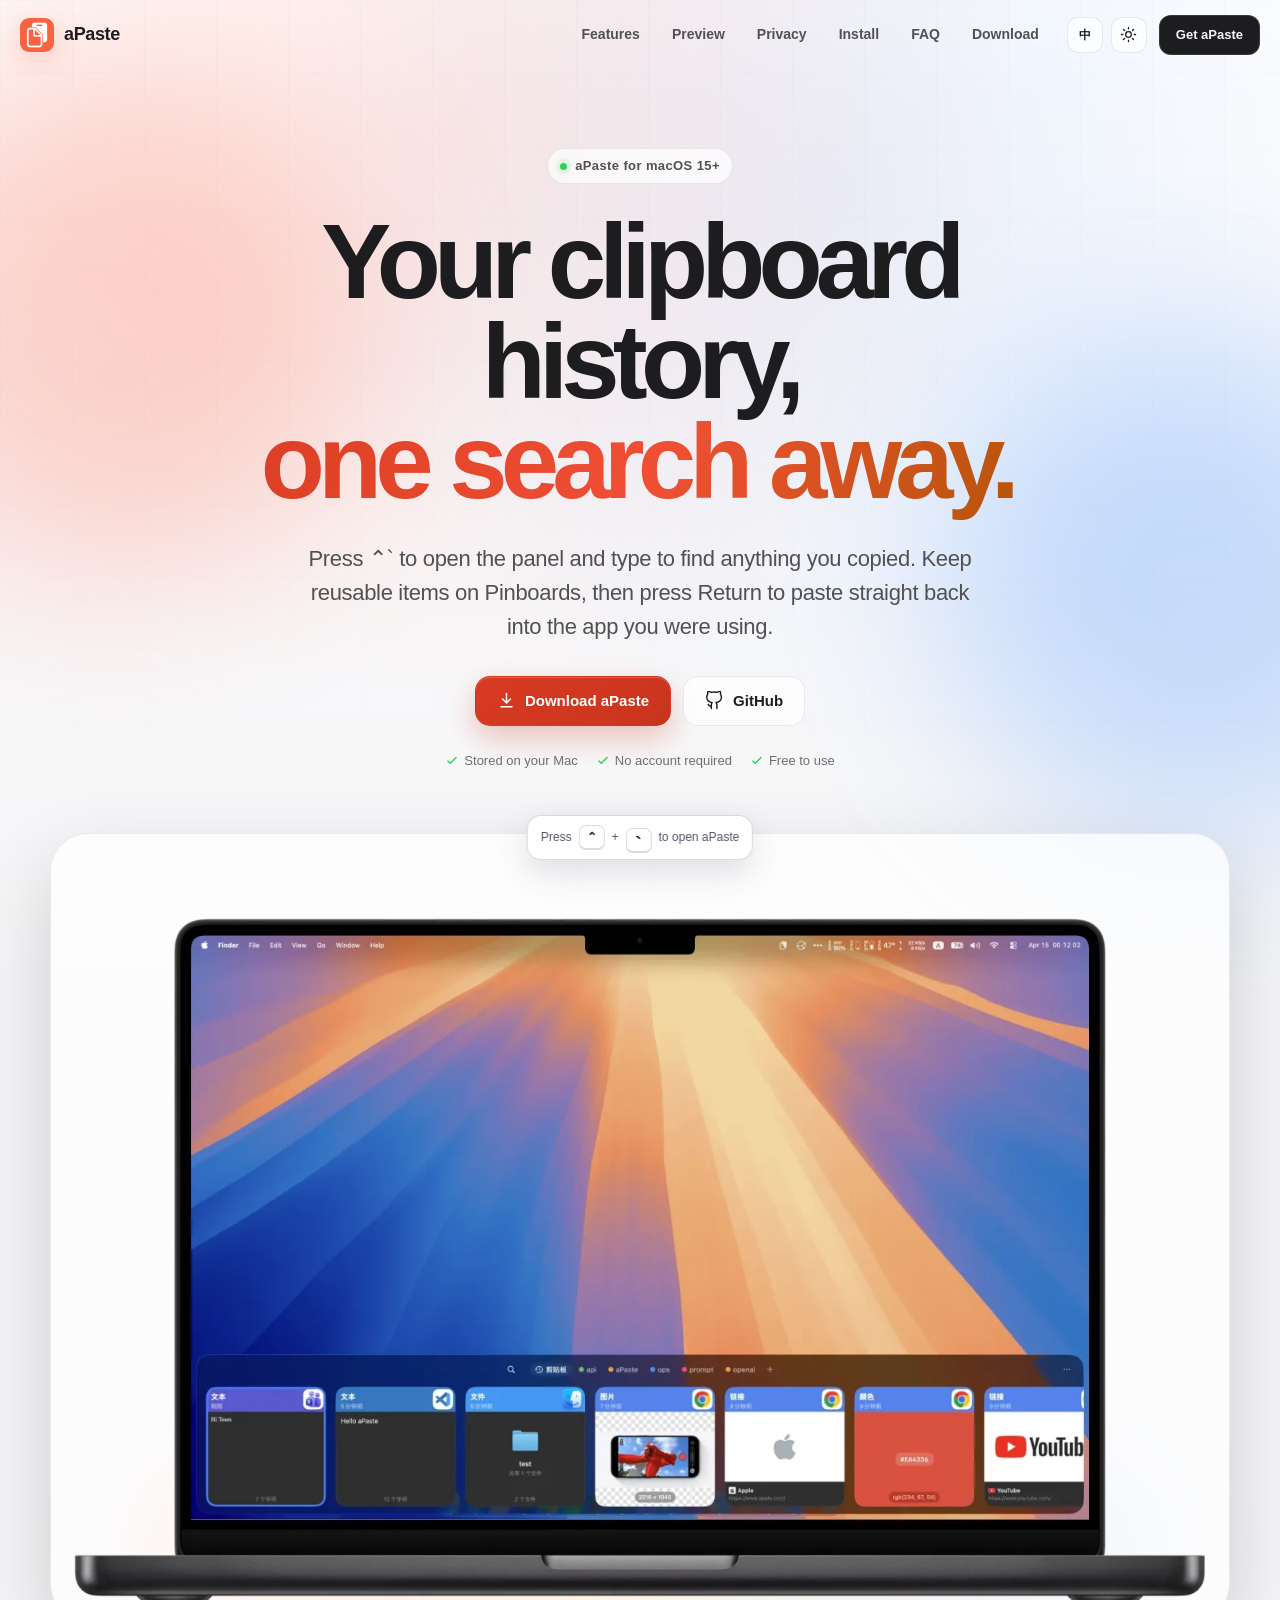
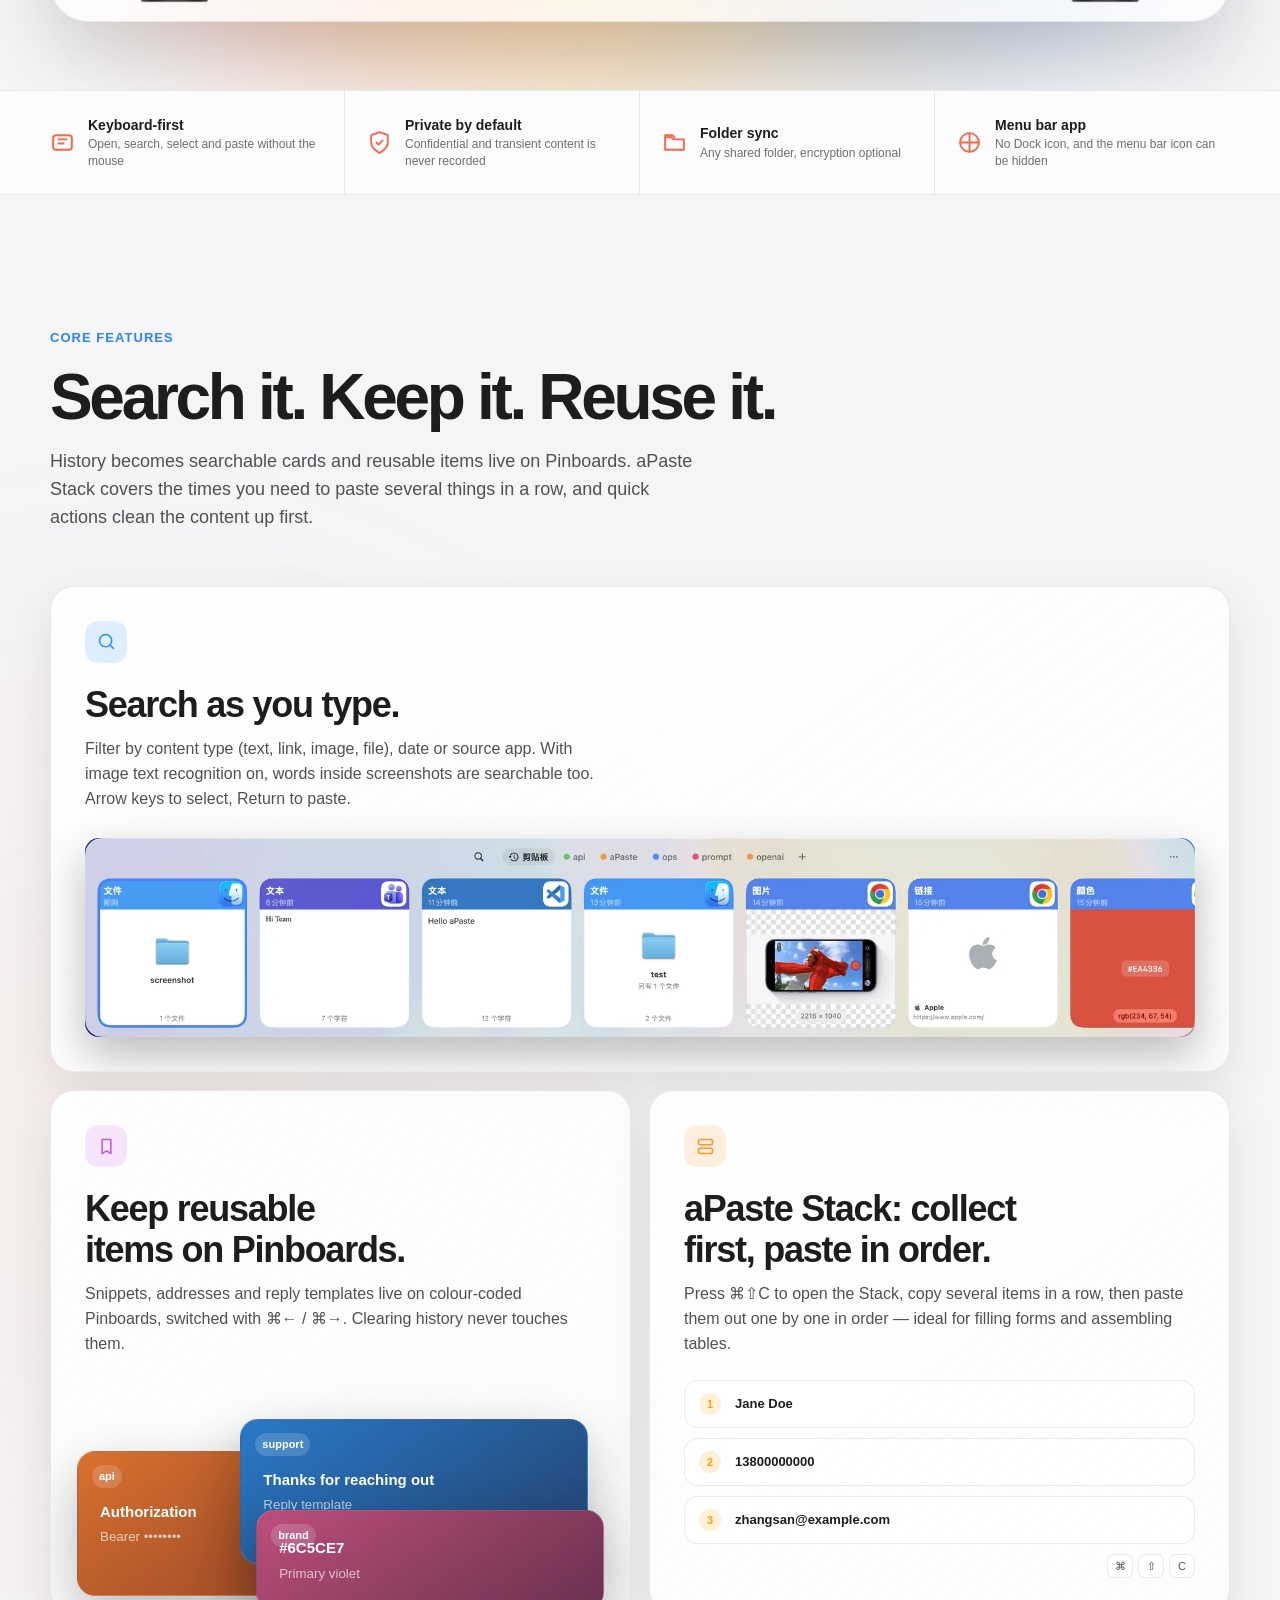
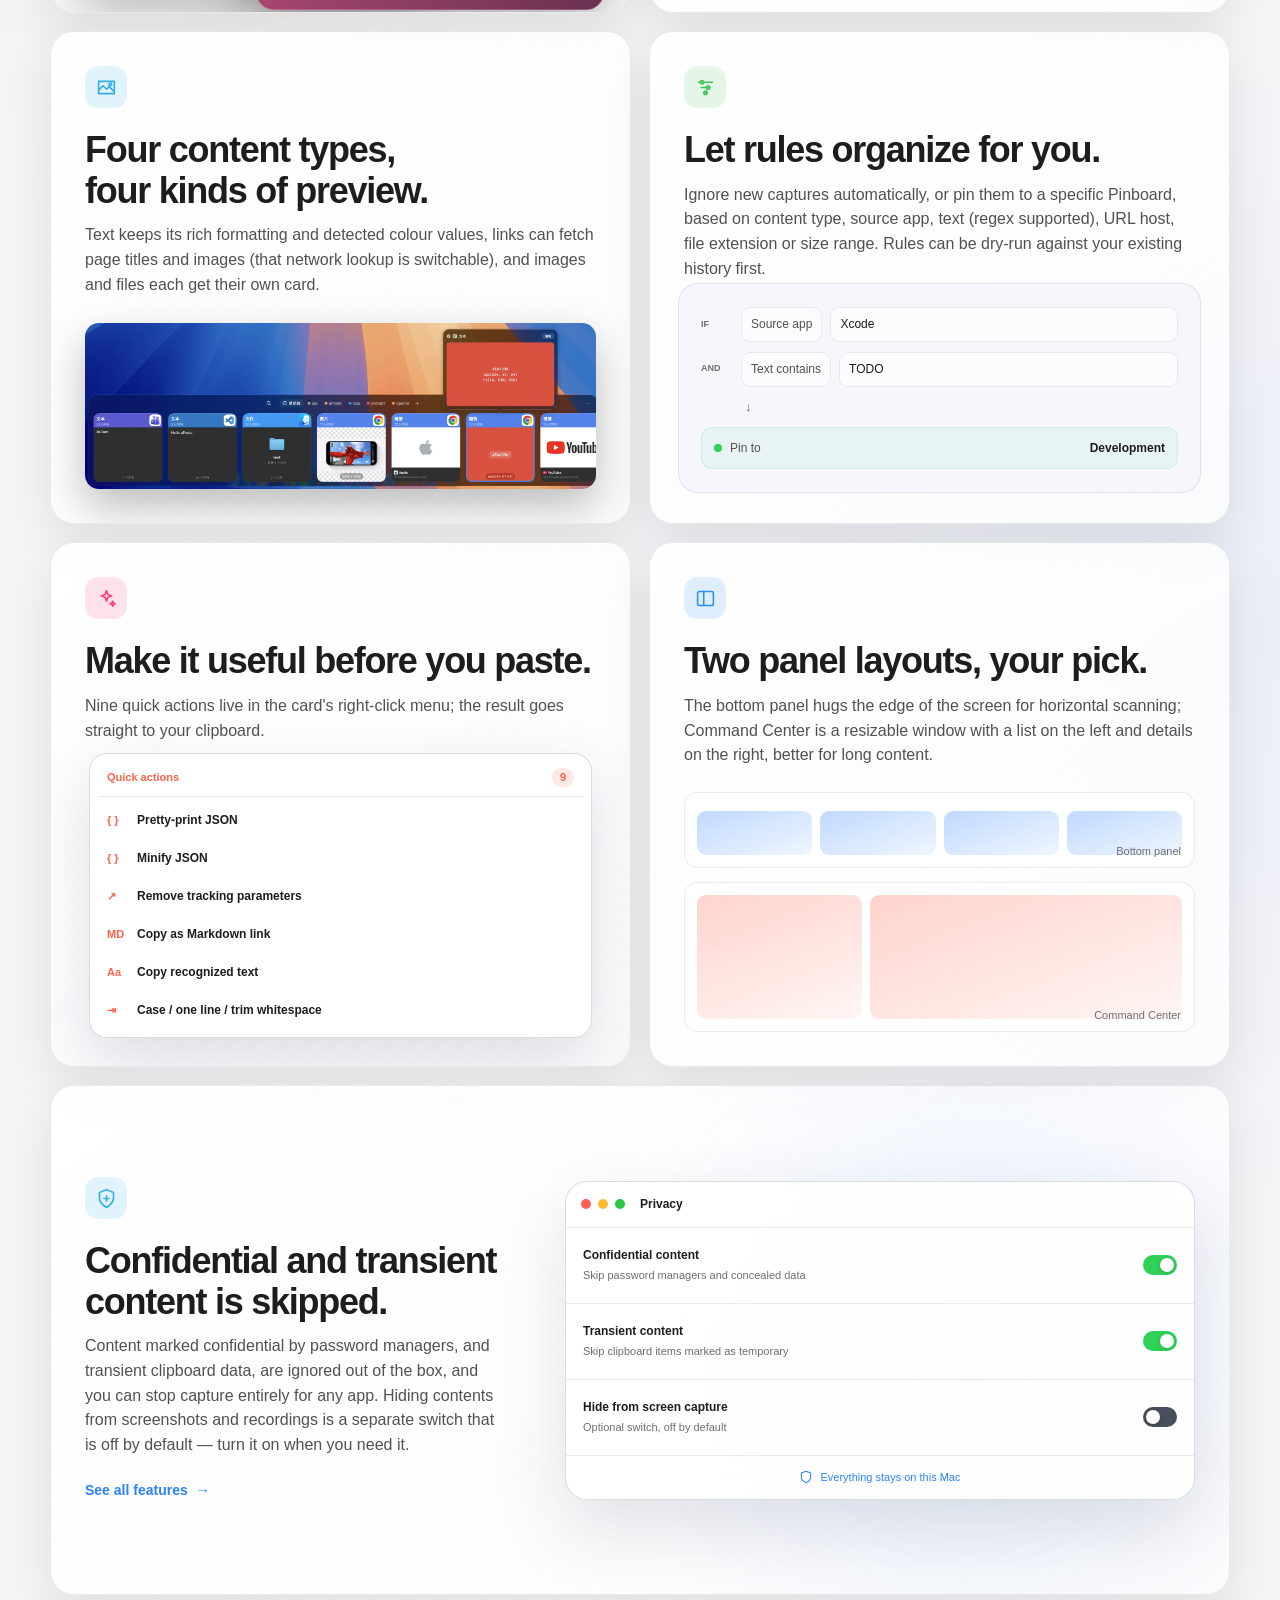
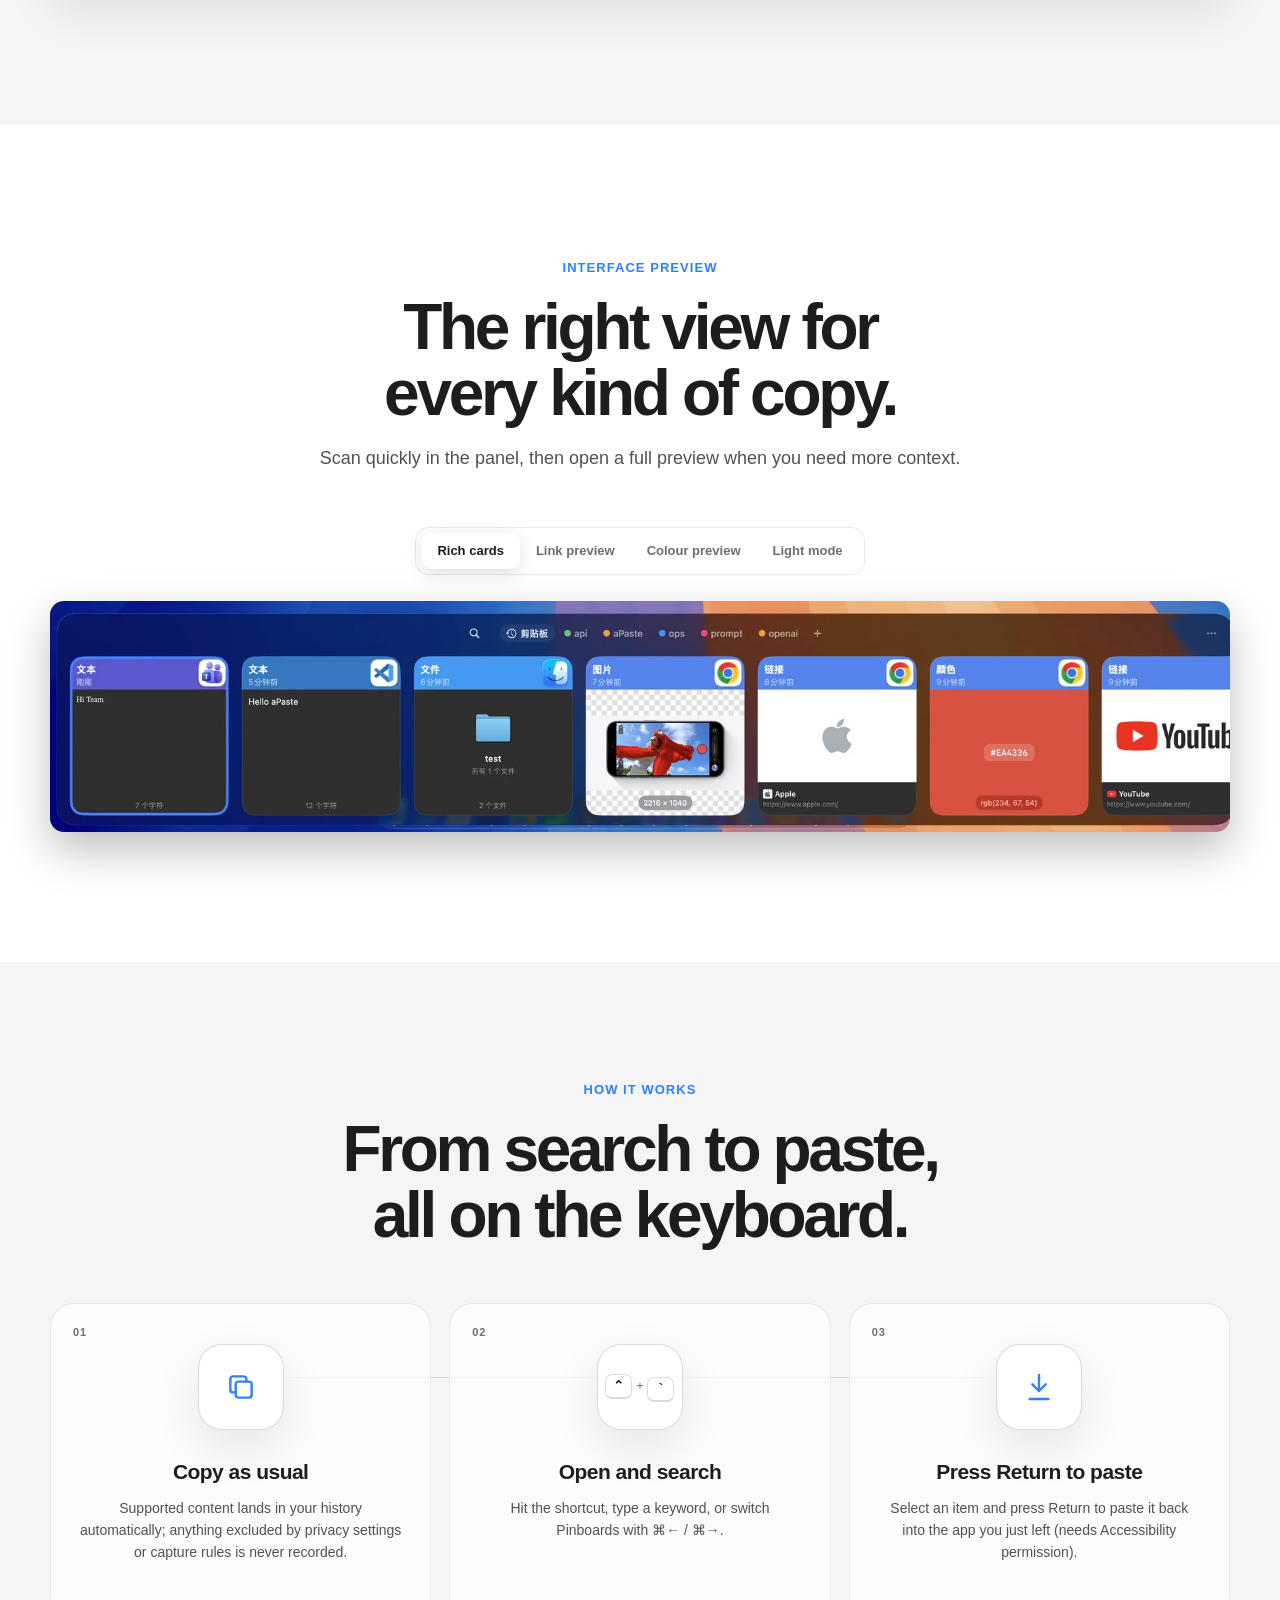
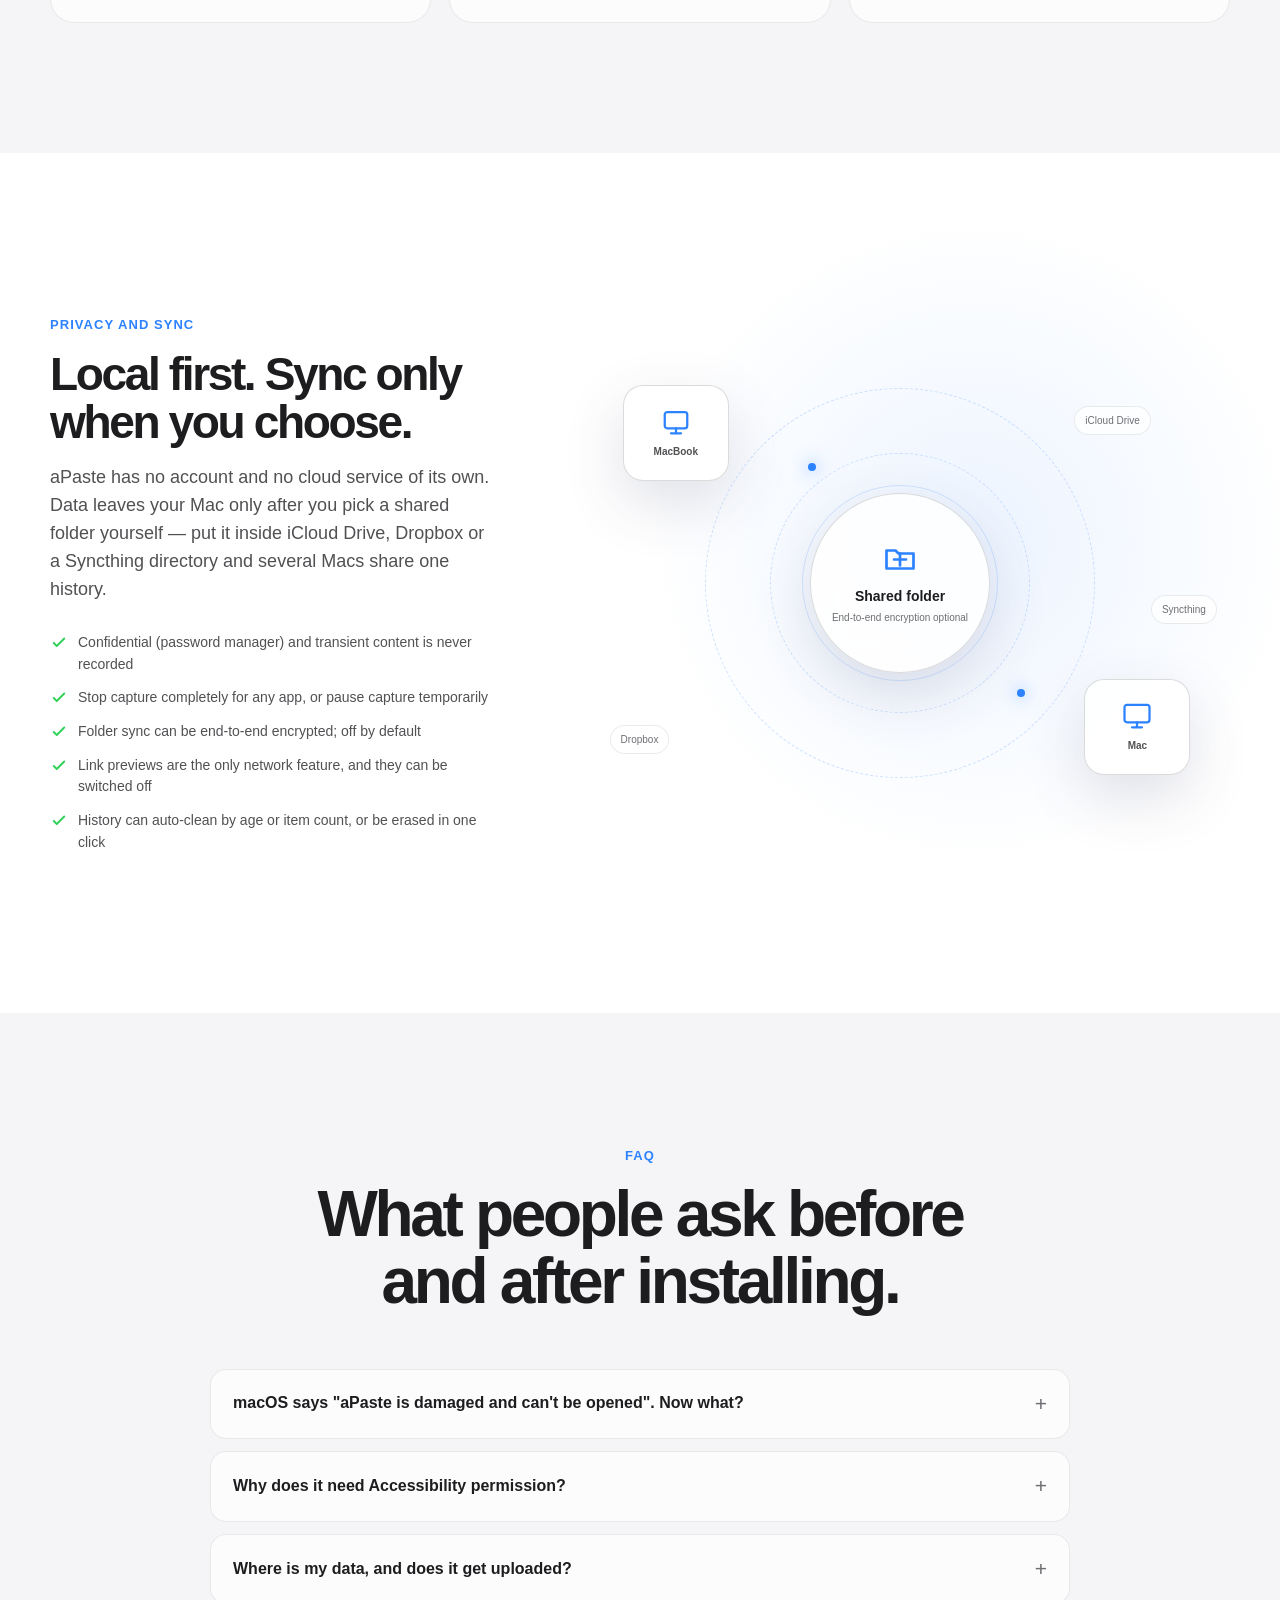
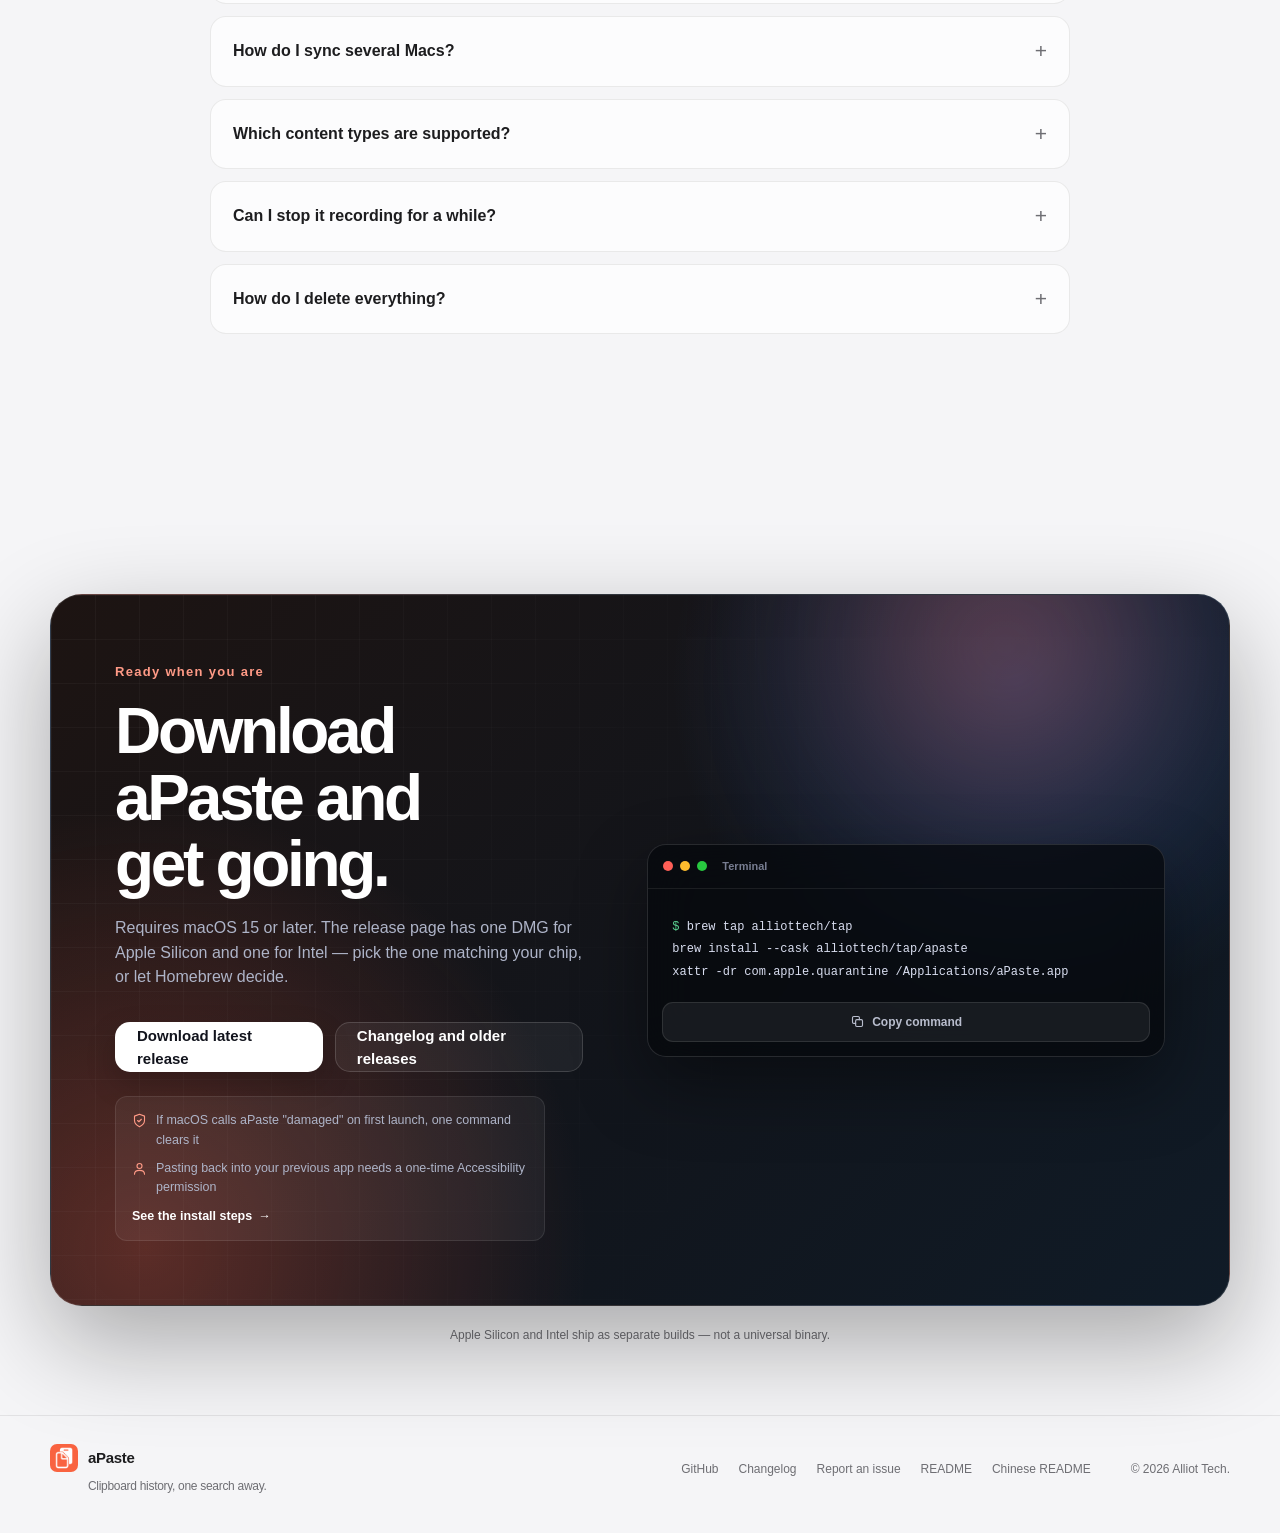
==== en/index.html @ a12c3da6 "feat: new page" ====
<!doctype html>
<html lang="en">
<head>
  <meta charset="utf-8">
  <meta name="viewport" content="width=device-width, initial-scale=1">
  <meta name="description" content="aPaste is a keyboard-first clipboard manager for macOS: search your clipboard history, keep reusable items on Pinboards, and skip confidential content by default.">
  <meta name="author" content="Alliot Tech">
  <meta name="application-name" content="aPaste">
  <meta name="theme-color" id="meta-theme-light" content="#f5f5f7" media="(prefers-color-scheme: light)">
  <meta name="theme-color" id="meta-theme-dark" content="#0b0b0d" media="(prefers-color-scheme: dark)">
  <meta name="format-detection" content="telephone=no">
  <link rel="canonical" href="https://apaste.alliot.tech/en/">
  <link rel="alternate" hreflang="zh-CN" href="https://apaste.alliot.tech/">
  <link rel="alternate" hreflang="en" href="https://apaste.alliot.tech/en/">
  <link rel="alternate" hreflang="x-default" href="https://apaste.alliot.tech/">
  <link rel="apple-touch-icon" href="../apple-touch-icon.png">
  <meta property="og:type" content="website">
  <meta property="og:site_name" content="aPaste">
  <meta property="og:url" content="https://apaste.alliot.tech/en/">
  <meta property="og:locale" content="en_US">
  <meta property="og:locale:alternate" content="zh_CN">
  <meta property="og:title" content="aPaste — Clipboard history, one search away">
  <meta property="og:description" content="aPaste is a keyboard-first clipboard manager for macOS: search your clipboard history, keep reusable items on Pinboards, and skip confidential content by default.">
  <meta property="og:image" content="https://apaste.alliot.tech/og-image.jpg">
  <meta property="og:image:alt" content="aPaste clipboard manager running on a MacBook">
  <meta property="og:image:width" content="1200">
  <meta property="og:image:height" content="630">
  <meta property="og:image:type" content="image/jpeg">
  <meta name="twitter:card" content="summary_large_image">
  <meta name="twitter:title" content="aPaste — Clipboard history, one search away">
  <meta name="twitter:description" content="aPaste is a keyboard-first clipboard manager for macOS: search your clipboard history, keep reusable items on Pinboards, and skip confidential content by default.">
  <meta name="twitter:image" content="https://apaste.alliot.tech/og-image.jpg">
  <meta name="twitter:image:alt" content="aPaste clipboard manager running on a MacBook">
  <title>aPaste — Clipboard history, one search away</title>
  <link rel="icon" href="../favicon.ico" sizes="any">
  <link rel="icon" href="../icon-32.png" type="image/png" sizes="32x32">
  <link rel="preload" href="../assets/hero-dark.webp" as="image" imagesrcset="../assets/hero-960.webp 960w, ../assets/hero-1440.webp 1440w, ../assets/hero-dark.webp 1920w" imagesizes="(max-width: 980px) calc(100vw - 40px), 1180px" fetchpriority="high">
  <link rel="stylesheet" href="../styles.css?v=20260907-2">
  <script type="application/ld+json">
    {
      "@context": "https://schema.org",
      "@graph": [
        {
          "@type": "WebSite",
          "@id": "https://apaste.alliot.tech/#website",
          "url": "https://apaste.alliot.tech/en/",
          "name": "aPaste",
          "description": "aPaste is a keyboard-first clipboard manager for macOS: search your clipboard history, keep reusable items on Pinboards, and skip confidential content by default.",
          "inLanguage": "en",
          "publisher": { "@id": "https://apaste.alliot.tech/#organization" }
        },
        {
          "@type": "Organization",
          "@id": "https://apaste.alliot.tech/#organization",
          "name": "Alliot Tech",
          "url": "https://github.com/AlliotTech",
          "sameAs": ["https://github.com/AlliotTech"]
        },
        {
          "@type": "SoftwareApplication",
      "name": "aPaste",
      "alternateName": "aPaste clipboard manager",
      "applicationCategory": "UtilitiesApplication",
      "applicationSubCategory": "Clipboard manager",
      "operatingSystem": "macOS 15 or later",
      "inLanguage": "en",
      "description": "aPaste is a keyboard-first clipboard manager for macOS: search your clipboard history, keep reusable items on Pinboards, and skip confidential content by default.",
      "image": "https://apaste.alliot.tech/og-image.jpg",
      "screenshot": "https://apaste.alliot.tech/assets/hero-dark.webp",
      "url": "https://apaste.alliot.tech/",
      "downloadUrl": "https://github.com/AlliotTech/aPaste/releases/latest",
      "codeRepository": "https://github.com/AlliotTech/aPaste",
      "sameAs": ["https://github.com/AlliotTech/aPaste"],
      "author": {
        "@type": "Organization",
        "name": "Alliot Tech",
        "url": "https://github.com/AlliotTech"
      },
      "offers": {
        "@type": "Offer",
        "price": "0",
        "priceCurrency": "USD"
      },
      "featureList": [
        "Searchable clipboard history for text, links, images, and files",
        "Pinboards for reusable clipboard content",
        "aPaste Stack for collecting and pasting items in order",
        "Rich previews for text, colors, links, images, and files",
        "Capture rules that ignore or pin new content automatically",
        "Nine quick actions for transforming content before pasting",
        "Confidential and transient content skipped by default",
        "Optional folder sync with end-to-end encryption"
      ]
        }
      ]
    }
  </script>
  <script>
    (function () {
      var stored = null;
      try { stored = localStorage.getItem("apaste-theme"); } catch (error) { stored = null; }
      document.documentElement.dataset.theme = stored ||
        (matchMedia("(prefers-color-scheme: light)").matches ? "light" : "dark");
      document.documentElement.classList.add("js");
    })();
  </script>
  <script src="../script.js?v=20260907-1" defer></script>
</head>
<body>
  <a class="skip-link" href="#main" data-i18n="skipLink">Skip to main content</a>

  <header class="site-header" id="site-header">
    <div class="nav-shell">
      <a class="brand" href="#top">
        <span class="brand-mark" aria-hidden="true">
          <img src="../assets/apaste-logo.png" alt="" width="34" height="34">
        </span>
        <span>aPaste</span>
      </a>

      <nav class="main-nav" id="main-nav" aria-label="Main navigation" data-i18n-aria="navMainLabel">
        <a href="features.html" data-i18n="navFeatures">Features</a>
        <a href="#showcase" data-i18n="navShowcase">Preview</a>
        <a href="#privacy" data-i18n="navPrivacy">Privacy</a>
        <a href="install.html" data-i18n="navInstall">Install</a>
        <a href="#faq" data-i18n="navFaq">FAQ</a>
        <a href="#download" data-i18n="navDownload">Download</a>
      </nav>

      <div class="nav-actions">
        <a class="icon-button language-toggle" id="language-toggle" href="../" hreflang="zh-CN" aria-label="切换为中文">中</a>
        <button class="icon-button theme-toggle" id="theme-toggle" type="button" aria-label="Toggle appearance">
          <svg class="sun-icon" viewBox="0 0 24 24" aria-hidden="true"><circle cx="12" cy="12" r="4"/><path d="M12 2v2M12 20v2M4.93 4.93l1.42 1.42M17.66 17.66l1.41 1.41M2 12h2M20 12h2M4.93 19.07l1.42-1.42M17.66 6.34l1.41-1.41"/></svg>
          <svg class="moon-icon" viewBox="0 0 24 24" aria-hidden="true"><path d="M21 12.79A9 9 0 1 1 11.21 3 7 7 0 0 0 21 12.79Z"/></svg>
        </button>
        <a class="nav-download" href="https://github.com/AlliotTech/aPaste/releases/latest" data-i18n="navGet">Get aPaste</a>
        <button class="icon-button nav-toggle" id="nav-toggle" type="button" aria-expanded="false" aria-controls="mobile-nav" aria-label="Open menu">
          <svg class="menu-open-icon" viewBox="0 0 24 24" aria-hidden="true"><path d="M4 7h16M4 12h16M4 17h16"/></svg>
          <svg class="menu-close-icon" viewBox="0 0 24 24" aria-hidden="true"><path d="M6 6l12 12M18 6 6 18"/></svg>
        </button>
      </div>
    </div>

    <div class="mobile-nav" id="mobile-nav" hidden>
      <nav aria-label="Mobile navigation" data-i18n-aria="navMobileLabel">
        <a href="features.html" data-i18n="navFeatures">Features</a>
        <a href="#showcase" data-i18n="navShowcase">Preview</a>
        <a href="#privacy" data-i18n="navPrivacy">Privacy</a>
        <a href="install.html" data-i18n="navInstall">Install</a>
        <a href="#faq" data-i18n="navFaq">FAQ</a>
        <a href="#download" data-i18n="navDownload">Download</a>
      </nav>
      <a class="button button-primary mobile-nav-cta" href="https://github.com/AlliotTech/aPaste/releases/latest">
        <span data-i18n="downloadLatest">Download aPaste</span>
      </a>
    </div>
  </header>

  <main id="main">
    <section class="hero" id="top">
      <div class="hero-orb hero-orb-one" aria-hidden="true"></div>
      <div class="hero-orb hero-orb-two" aria-hidden="true"></div>
      <div class="hero-grid" aria-hidden="true"></div>

      <div class="container hero-content reveal">
        <div class="eyebrow">
          <span class="status-dot" aria-hidden="true"></span>
          <span data-i18n="heroEyebrow">aPaste for macOS 15+</span>
        </div>
        <h1>
          <span data-i18n="heroTitleLead">Your clipboard history,</span>
          <span class="gradient-text" data-i18n="heroTitleAccent">one search away.</span>
        </h1>
        <p class="hero-copy" data-i18n="heroCopy">Press ⌃` to open the panel and type to find anything you copied. Keep reusable items on Pinboards, then press Return to paste straight back into the app you were using.</p>

        <div class="hero-actions">
          <a class="button button-primary" href="https://github.com/AlliotTech/aPaste/releases/latest">
            <svg viewBox="0 0 24 24" aria-hidden="true"><path d="M12 3v12m0 0 5-5m-5 5-5-5M5 20h14"/></svg>
            <span data-i18n="downloadLatest">Download aPaste</span>
          </a>
          <a class="button button-secondary" href="https://github.com/AlliotTech/aPaste" target="_blank" rel="noreferrer">
            <svg viewBox="0 0 24 24" aria-hidden="true"><path d="M15 22v-4a4.8 4.8 0 0 0-1-3.5c3.3-.4 6.8-1.6 6.8-7A5.4 5.4 0 0 0 19.4 4 5 5 0 0 0 19.3.5S18.2.1 15 1.8a13.4 13.4 0 0 0-7 0C4.8.1 3.7.5 3.7.5A5 5 0 0 0 3.6 4a5.4 5.4 0 0 0-1.4 3.7c0 5.4 3.5 6.6 6.8 7A4.8 4.8 0 0 0 8 18v4"/><path d="M8 19c-3 .9-3-1.5-4-2"/></svg>
            <span>GitHub</span>
          </a>
        </div>

        <div class="hero-meta">
          <span><svg viewBox="0 0 24 24" aria-hidden="true"><path d="m5 12 4 4L19 6"/></svg><span data-i18n="heroMetaLocal">Stored on your Mac</span></span>
          <span><svg viewBox="0 0 24 24" aria-hidden="true"><path d="m5 12 4 4L19 6"/></svg><span data-i18n="heroMetaAccount">No account required</span></span>
          <span><svg viewBox="0 0 24 24" aria-hidden="true"><path d="m5 12 4 4L19 6"/></svg><span data-i18n="heroMetaFree">Free to use</span></span>
        </div>
      </div>

      <div class="container hero-visual reveal reveal-late">
        <div class="hero-shortcut">
          <span data-i18n="openWith">Press</span>
          <kbd>⌃</kbd><span aria-hidden="true">+</span><kbd class="kbd-tick" data-i18n-title="backtickName" title="Backtick (the key below Esc)">`</kbd>
          <span data-i18n="openInstantly">to open aPaste</span>
        </div>
        <div class="product-stage">
          <div class="stage-glow" aria-hidden="true"></div>
          <img src="../assets/hero-dark.webp" srcset="../assets/hero-960.webp 960w, ../assets/hero-1440.webp 1440w, ../assets/hero-dark.webp 1920w" sizes="(max-width: 980px) calc(100vw - 40px), 1180px" width="1920" height="1264" alt="aPaste clipboard manager running on a MacBook" fetchpriority="high" decoding="async">
        </div>
      </div>
    </section>

    <section class="trust-strip" aria-label="aPaste features">
      <div class="container trust-grid reveal">
        <div class="trust-item">
          <svg viewBox="0 0 24 24" aria-hidden="true"><rect x="3" y="5" width="18" height="14" rx="3"/><path d="M8 9h8M8 13h5"/></svg>
          <div><strong data-i18n="trustKeyboardTitle">Keyboard-first</strong><span data-i18n="trustKeyboardCopy">Open, search, select and paste without the mouse</span></div>
        </div>
        <div class="trust-item">
          <svg viewBox="0 0 24 24" aria-hidden="true"><path d="M12 22s8-4 8-10V5l-8-3-8 3v7c0 6 8 10 8 10Z"/><path d="m9 12 2 2 4-4"/></svg>
          <div><strong data-i18n="trustPrivacyTitle">Private by default</strong><span data-i18n="trustPrivacyCopy">Confidential and transient content is never recorded</span></div>
        </div>
        <div class="trust-item">
          <svg viewBox="0 0 24 24" aria-hidden="true"><path d="M3 7h6l2 2h10v10H3Z"/><path d="M3 7V5h7l2 2"/></svg>
          <div><strong data-i18n="trustSyncTitle">Folder sync</strong><span data-i18n="trustSyncCopy">Any shared folder, encryption optional</span></div>
        </div>
        <div class="trust-item">
          <svg viewBox="0 0 24 24" aria-hidden="true"><path d="M12 3v18M3 12h18"/><circle cx="12" cy="12" r="9"/></svg>
          <div><strong data-i18n="trustNativeTitle">Menu bar app</strong><span data-i18n="trustNativeCopy">No Dock icon, and the menu bar icon can be hidden</span></div>
        </div>
      </div>
    </section>

    <section class="section features-section" id="features">
      <div class="container">
        <div class="section-heading reveal">
          <span class="section-kicker" data-i18n="featuresKicker">Core features</span>
          <h2 data-i18n="featuresTitle">Search it. Keep it. Reuse it.</h2>
          <p data-i18n="featuresCopy">History becomes searchable cards and reusable items live on Pinboards. aPaste Stack covers the times you need to paste several things in a row, and quick actions clean the content up first.</p>
        </div>

        <div class="bento-grid">
          <article class="bento-card bento-wide search-card reveal">
            <div class="card-copy">
              <span class="feature-icon feature-icon-blue" aria-hidden="true"><svg viewBox="0 0 24 24"><circle cx="11" cy="11" r="7"/><path d="m20 20-4-4"/></svg></span>
              <h3 data-i18n="featureSearchTitle">Search as you type.</h3>
              <p data-i18n="featureSearchCopy">Filter by content type (text, link, image, file), date or source app. With image text recognition on, words inside screenshots are searchable too. Arrow keys to select, Return to paste.</p>
            </div>
            <div class="panel-visual" aria-hidden="true">
              <img id="panel-image" src="../assets/panel-cards-dark.webp" data-src-dark="../assets/panel-cards-dark.webp" data-src-light="../assets/panel-cards-light.webp" width="1800" height="324" alt="" loading="lazy" decoding="async">
            </div>
          </article>

          <article class="bento-card pinboard-card reveal">
            <div class="card-copy">
              <span class="feature-icon feature-icon-violet" aria-hidden="true"><svg viewBox="0 0 24 24"><path d="M7 4h10v16l-5-3-5 3Z"/></svg></span>
              <h3 data-i18n="featurePinTitle">Keep reusable items on Pinboards.</h3>
              <p data-i18n="featurePinCopy">Snippets, addresses and reply templates live on colour-coded Pinboards, switched with ⌘← / ⌘→. Clearing history never touches them.</p>
            </div>
            <div class="pinboard-stack" aria-hidden="true">
              <div class="pin-card pin-orange"><span data-i18n="pinTagApi">api</span><strong>Authorization</strong><small data-i18n="pinNoteToken">Bearer ••••••••</small></div>
              <div class="pin-card pin-blue"><span data-i18n="pinTagSupport">support</span><strong data-i18n="pinTitleReply">Thanks for reaching out</strong><small data-i18n="pinNoteTemplate">Reply template</small></div>
              <div class="pin-card pin-pink"><span data-i18n="pinTagBrand">brand</span><strong>#6C5CE7</strong><small data-i18n="pinNoteColor">Primary violet</small></div>
            </div>
          </article>

          <article class="bento-card stack-card reveal">
            <div class="card-copy">
              <span class="feature-icon feature-icon-orange" aria-hidden="true"><svg viewBox="0 0 24 24"><rect x="4" y="4" width="16" height="6" rx="2"/><rect x="4" y="14" width="16" height="6" rx="2"/></svg></span>
              <h3 data-i18n="featureStackTitle">aPaste Stack: collect first, paste in order.</h3>
              <p data-i18n="featureStackCopy">Press ⌘⇧C to open the Stack, copy several items in a row, then paste them out one by one in order — ideal for filling forms and assembling tables.</p>
            </div>
            <div class="stack-visual" aria-hidden="true">
              <div class="stack-chip"><em>1</em><strong data-i18n="stackItemName">Jane Doe</strong></div>
              <div class="stack-chip"><em>2</em><strong>13800000000</strong></div>
              <div class="stack-chip"><em>3</em><strong>zhangsan@example.com</strong></div>
              <div class="stack-hint"><kbd>⌘</kbd><kbd>⇧</kbd><kbd>C</kbd></div>
            </div>
          </article>

          <article class="bento-card preview-card reveal">
            <div class="card-copy">
              <span class="feature-icon feature-icon-cyan" aria-hidden="true"><svg viewBox="0 0 24 24"><path d="M3 5h18v14H3Z"/><path d="m3 15 5-5 4 4 3-3 6 6"/><circle cx="16.5" cy="8.5" r="1.5"/></svg></span>
              <h3 data-i18n="featurePreviewTitle">Four content types, four kinds of preview.</h3>
              <p data-i18n="featurePreviewCopy">Text keeps its rich formatting and detected colour values, links can fetch page titles and images (that network lookup is switchable), and images and files each get their own card.</p>
            </div>
            <div class="preview-window" aria-hidden="true">
              <img src="../assets/showcase-color-dark.webp" width="1800" height="585" alt="" loading="lazy" decoding="async">
            </div>
          </article>

          <article class="bento-card rules-card reveal">
            <div class="card-copy">
              <span class="feature-icon feature-icon-green" aria-hidden="true"><svg viewBox="0 0 24 24"><path d="M4 6h16M7 12h10M10 18h4"/><circle cx="8" cy="6" r="2"/><circle cx="15" cy="12" r="2"/><circle cx="12" cy="18" r="2"/></svg></span>
              <h3 data-i18n="featureRulesTitle">Let rules organize for you.</h3>
              <p data-i18n="featureRulesCopy">Ignore new captures automatically, or pin them to a specific Pinboard, based on content type, source app, text (regex supported), URL host, file extension or size range. Rules can be dry-run against your existing history first.</p>
            </div>
            <div class="rule-builder" aria-hidden="true">
              <div class="rule-row"><span class="rule-label">IF</span><span class="rule-chip" data-i18n="ruleChipApp">Source app</span><span class="rule-value">Xcode</span></div>
              <div class="rule-row"><span class="rule-label">AND</span><span class="rule-chip" data-i18n="ruleChipText">Text contains</span><span class="rule-value">TODO</span></div>
              <div class="rule-arrow" aria-hidden="true">↓</div>
              <div class="rule-result"><span class="rule-pin"></span><span data-i18n="ruleResultPin">Pin to</span><strong data-i18n="ruleResultBoard">Development</strong></div>
            </div>
          </article>

          <article class="bento-card actions-card reveal">
            <div class="card-copy">
              <span class="feature-icon feature-icon-pink" aria-hidden="true"><svg viewBox="0 0 24 24"><path d="m12 3 1.6 4.4L18 9l-4.4 1.6L12 15l-1.6-4.4L6 9l4.4-1.6Z"/><path d="m19 15 .8 2.2L22 18l-2.2.8L19 21l-.8-2.2L16 18l2.2-.8Z"/></svg></span>
              <h3 data-i18n="featureActionsTitle">Make it useful before you paste.</h3>
              <p data-i18n="featureActionsCopy">Nine quick actions live in the card's right-click menu; the result goes straight to your clipboard.</p>
            </div>
            <div class="action-menu" aria-hidden="true">
              <div class="action-menu-header"><span data-i18n="actionsMenuTitle">Quick actions</span><em>9</em></div>
              <div><span>{ }</span><strong data-i18n="actionPrettyJson">Pretty-print JSON</strong></div>
              <div><span>{ }</span><strong data-i18n="actionMinifyJson">Minify JSON</strong></div>
              <div><span>↗</span><strong data-i18n="actionTracking">Remove tracking parameters</strong></div>
              <div><span>MD</span><strong data-i18n="actionMarkdown">Copy as Markdown link</strong></div>
              <div><span>Aa</span><strong data-i18n="actionRecognized">Copy recognized text</strong></div>
              <div><span>⇥</span><strong data-i18n="actionTransform">Case / one line / trim whitespace</strong></div>
            </div>
          </article>

          <article class="bento-card layout-card reveal">
            <div class="card-copy">
              <span class="feature-icon feature-icon-blue" aria-hidden="true"><svg viewBox="0 0 24 24"><rect x="3" y="4" width="18" height="16" rx="2"/><path d="M10 4v16"/></svg></span>
              <h3 data-i18n="featureLayoutTitle">Two panel layouts, your pick.</h3>
              <p data-i18n="featureLayoutCopy">The bottom panel hugs the edge of the screen for horizontal scanning; Command Center is a resizable window with a list on the left and details on the right, better for long content.</p>
            </div>
            <div class="layout-visual" aria-hidden="true">
              <div class="layout-mock layout-mock-bottom"><span></span><span></span><span></span><span></span><em data-i18n="layoutBottomName">Bottom panel</em></div>
              <div class="layout-mock layout-mock-center"><i></i><b></b><em data-i18n="layoutCenterName">Command Center</em></div>
            </div>
          </article>

          <article class="bento-card bento-wide privacy-card reveal">
            <div class="privacy-copy card-copy">
              <span class="feature-icon feature-icon-cyan" aria-hidden="true"><svg viewBox="0 0 24 24"><path d="M12 22s8-4 8-10V5l-8-3-8 3v7c0 6 8 10 8 10Z"/><path d="M9 12h6M12 9v6"/></svg></span>
              <h3 data-i18n="featurePrivacyTitle">Confidential and transient content is skipped.</h3>
              <p data-i18n="featurePrivacyCopy">Content marked confidential by password managers, and transient clipboard data, are ignored out of the box, and you can stop capture entirely for any app. Hiding contents from screenshots and recordings is a separate switch that is off by default — turn it on when you need it.</p>
              <a href="features.html" class="text-link"><span data-i18n="learnFeatures">See all features</span><span aria-hidden="true">→</span></a>
            </div>
            <div class="privacy-console" aria-hidden="true">
              <div class="console-top"><span></span><span></span><span></span><strong data-i18n="consoleTitle">Privacy</strong></div>
              <div class="console-row"><span><b data-i18n="consoleConfidentialTitle">Confidential content</b><small data-i18n="consoleConfidentialCopy">Skip password managers and concealed data</small></span><i class="toggle-on"></i></div>
              <div class="console-row"><span><b data-i18n="consoleTransientTitle">Transient content</b><small data-i18n="consoleTransientCopy">Skip clipboard items marked as temporary</small></span><i class="toggle-on"></i></div>
              <div class="console-row"><span><b data-i18n="consoleCaptureTitle">Hide from screen capture</b><small data-i18n="consoleCaptureCopy">Optional switch, off by default</small></span><i class="toggle-off"></i></div>
              <div class="console-note"><svg viewBox="0 0 24 24"><path d="M12 22s8-4 8-10V5l-8-3-8 3v7c0 6 8 10 8 10Z"/></svg><span data-i18n="consoleNote">Everything stays on this Mac</span></div>
            </div>
          </article>
        </div>
      </div>
    </section>

    <section class="section showcase-section" id="showcase">
      <div class="container">
        <div class="section-heading centered reveal">
          <span class="section-kicker" data-i18n="showcaseKicker">Interface preview</span>
          <h2 data-i18n="showcaseTitle">The right view for every kind of copy.</h2>
          <p data-i18n="showcaseCopy">Scan quickly in the panel, then open a full preview when you need more context.</p>
        </div>

        <div class="showcase reveal">
          <div class="showcase-tabs" role="tablist" aria-label="Choose a preview" data-i18n-aria="showcaseTabsLabel">
            <button class="showcase-tab active" type="button" role="tab" id="showcase-tab-cards" aria-controls="showcase-panel" aria-selected="true" data-src="../assets/showcase-cards-dark.webp" data-alt-key="showcaseAltCards" data-i18n="showcaseTabCards">Rich cards</button>
            <button class="showcase-tab" type="button" role="tab" id="showcase-tab-link" aria-controls="showcase-panel" aria-selected="false" tabindex="-1" data-src="../assets/showcase-link-dark.webp" data-alt-key="showcaseAltLink" data-i18n="showcaseTabLink">Link preview</button>
            <button class="showcase-tab" type="button" role="tab" id="showcase-tab-color" aria-controls="showcase-panel" aria-selected="false" tabindex="-1" data-src="../assets/showcase-color-dark.webp" data-alt-key="showcaseAltColor" data-i18n="showcaseTabColor">Colour preview</button>
            <button class="showcase-tab" type="button" role="tab" id="showcase-tab-light" aria-controls="showcase-panel" aria-selected="false" tabindex="-1" data-src="../assets/showcase-cards-light.webp" data-alt-key="showcaseAltLight" data-i18n="showcaseTabLight">Light mode</button>
          </div>
          <div class="showcase-frame" id="showcase-panel" role="tabpanel" aria-labelledby="showcase-tab-cards" tabindex="0">
            <img id="showcase-image" src="../assets/showcase-cards-dark.webp" width="1800" height="352" alt="Clipboard cards in the aPaste panel" loading="lazy" decoding="async">
          </div>
        </div>
      </div>
    </section>

    <section class="section flow-section">
      <div class="container">
        <div class="section-heading centered reveal">
          <span class="section-kicker" data-i18n="flowKicker">How it works</span>
          <h2 data-i18n="flowTitle">From search to paste, all on the keyboard.</h2>
        </div>
        <div class="flow-grid">
          <article class="flow-step reveal"><span class="step-number">01</span><div class="step-icon"><svg viewBox="0 0 24 24"><rect x="8" y="8" width="12" height="12" rx="2"/><path d="M16 8V6a2 2 0 0 0-2-2H6a2 2 0 0 0-2 2v8a2 2 0 0 0 2 2h2"/></svg></div><h3 data-i18n="flowCopyTitle">Copy as usual</h3><p data-i18n="flowCopyCopy">Supported content lands in your history automatically; anything excluded by privacy settings or capture rules is never recorded.</p></article>
          <article class="flow-step reveal"><span class="step-number">02</span><div class="step-icon"><span class="mini-keys"><kbd>⌃</kbd><b>+</b><kbd class="kbd-tick">`</kbd></span></div><h3 data-i18n="flowFindTitle">Open and search</h3><p data-i18n="flowFindCopy">Hit the shortcut, type a keyword, or switch Pinboards with ⌘← / ⌘→.</p></article>
          <article class="flow-step reveal"><span class="step-number">03</span><div class="step-icon"><svg viewBox="0 0 24 24"><path d="M12 3v12m0 0 5-5m-5 5-5-5"/><path d="M5 21h14"/></svg></div><h3 data-i18n="flowPasteTitle">Press Return to paste</h3><p data-i18n="flowPasteCopy">Select an item and press Return to paste it back into the app you just left (needs Accessibility permission).</p></article>
        </div>
      </div>
    </section>

    <section class="section privacy-section" id="privacy">
      <div class="container privacy-layout">
        <div class="privacy-story reveal">
          <span class="section-kicker" data-i18n="privacyKicker">Privacy and sync</span>
          <h2 data-i18n="privacyTitle">Local first. Sync only when you choose.</h2>
          <p data-i18n="privacyCopy">aPaste has no account and no cloud service of its own. Data leaves your Mac only after you pick a shared folder yourself — put it inside iCloud Drive, Dropbox or a Syncthing directory and several Macs share one history.</p>
          <ul class="check-list">
            <li><svg viewBox="0 0 24 24"><path d="m5 12 4 4L19 6"/></svg><span data-i18n="privacyPointOne">Confidential (password manager) and transient content is never recorded</span></li>
            <li><svg viewBox="0 0 24 24"><path d="m5 12 4 4L19 6"/></svg><span data-i18n="privacyPointTwo">Stop capture completely for any app, or pause capture temporarily</span></li>
            <li><svg viewBox="0 0 24 24"><path d="m5 12 4 4L19 6"/></svg><span data-i18n="privacyPointThree">Folder sync can be end-to-end encrypted; off by default</span></li>
            <li><svg viewBox="0 0 24 24"><path d="m5 12 4 4L19 6"/></svg><span data-i18n="privacyPointFour">Link previews are the only network feature, and they can be switched off</span></li>
            <li><svg viewBox="0 0 24 24"><path d="m5 12 4 4L19 6"/></svg><span data-i18n="privacyPointFive">History can auto-clean by age or item count, or be erased in one click</span></li>
          </ul>
        </div>

        <div class="sync-visual reveal" aria-hidden="true">
          <div class="sync-orbit orbit-one"></div>
          <div class="sync-orbit orbit-two"></div>
          <div class="device device-mac"><svg viewBox="0 0 24 24"><rect x="3" y="4" width="18" height="13" rx="2"/><path d="M8 21h8M12 17v4"/></svg><span>MacBook</span></div>
          <div class="device device-imac"><svg viewBox="0 0 24 24"><rect x="2" y="3" width="20" height="14" rx="2"/><path d="M8 21h8M12 17v4"/></svg><span>Mac</span></div>
          <div class="sync-core"><svg viewBox="0 0 24 24"><path d="M3 7h6l2 2h10v10H3Z"/><path d="M8 13h8M12 9v8"/></svg><strong data-i18n="syncCoreTitle">Shared folder</strong><small data-i18n="syncCoreNote">End-to-end encryption optional</small></div>
          <div class="sync-pulse pulse-one"></div>
          <div class="sync-pulse pulse-two"></div>
          <span class="provider provider-one">iCloud Drive</span>
          <span class="provider provider-two">Dropbox</span>
          <span class="provider provider-three">Syncthing</span>
        </div>
      </div>
    </section>


    <section class="section faq-section" id="faq">
      <div class="container">
        <div class="section-heading centered reveal">
          <span class="section-kicker" data-i18n="faqKicker">FAQ</span>
          <h2 data-i18n="faqTitle">What people ask before and after installing.</h2>
        </div>

        <div class="faq-list reveal">
          <details class="faq-item">
            <summary data-i18n="faqOneQ">macOS says "aPaste is damaged and can't be opened". Now what?</summary>
            <p data-i18n-html="faqOneA">The app is not notarized, and that is the misleading message Gatekeeper shows. Run <code>xattr -dr com.apple.quarantine /Applications/aPaste.app</code> in Terminal and it opens normally — the download itself is intact.</p>
          </details>
          <details class="faq-item">
            <summary data-i18n="faqTwoQ">Why does it need Accessibility permission?</summary>
            <p data-i18n="faqTwoA">Only for pasting back into the frontmost app, which aPaste does by simulating ⌘V. Without the permission everything else — capture, search, Pinboards, copying to the clipboard — works as usual.</p>
          </details>
          <details class="faq-item">
            <summary data-i18n="faqThreeQ">Where is my data, and does it get uploaded?</summary>
            <p data-i18n="faqThreeA">History and Pinboards live in a local database on your Mac. Apart from link previews (switchable), aPaste makes no network requests, and it only writes sync data into a shared folder you selected yourself.</p>
          </details>
          <details class="faq-item">
            <summary data-i18n="faqFourQ">How do I sync several Macs?</summary>
            <p data-i18n="faqFourA">Point both Macs at the same shared folder, for example inside iCloud Drive, Dropbox or a Syncthing directory. aPaste just writes monthly NDJSON shards plus asset files; the syncing itself is done by the tool you chose. Enable end-to-end encryption with a passphrase if you want more protection.</p>
          </details>
          <details class="faq-item">
            <summary data-i18n="faqFiveQ">Which content types are supported?</summary>
            <p data-i18n="faqFiveA">Four: text, links, images and files. Text items additionally get rich-text previews and detected colour values, and images can be searched by recognized text once OCR is enabled.</p>
          </details>
          <details class="faq-item">
            <summary data-i18n="faqSixQ">Can I stop it recording for a while?</summary>
            <p data-i18n="faqSixA">Yes. Pause capture from the menu bar, add apps to the ignore list in Settings, or let capture rules ignore items automatically by content type, text, URL, extension and more.</p>
          </details>
          <details class="faq-item">
            <summary data-i18n="faqSevenQ">How do I delete everything?</summary>
            <p data-i18n="faqSevenA">Settings can erase the history in one click, and can auto-clean by age or item count. After deleting the app, remove the aPaste data files from your sync folder as well.</p>
          </details>
        </div>
      </div>
    </section>

    <section class="section download-section" id="download">
      <div class="container">
        <div class="download-card reveal">
          <div class="download-glow" aria-hidden="true"></div>
          <div class="download-copy">
            <span class="section-kicker" data-i18n="downloadKicker">Ready when you are</span>
            <h2 data-i18n="downloadTitle">Download aPaste and get going.</h2>
            <p data-i18n="downloadCopy">Requires macOS 15 or later. The release page has one DMG for Apple Silicon and one for Intel — pick the one matching your chip, or let Homebrew decide.</p>
            <div class="download-buttons">
              <a class="button button-primary button-light" href="https://github.com/AlliotTech/aPaste/releases/latest"><span data-i18n="downloadMac">Download latest release</span></a>
              <a class="button button-ghost" href="https://github.com/AlliotTech/aPaste/releases" target="_blank" rel="noreferrer"><span data-i18n="viewReleases">Changelog and older releases</span></a>
            </div>
            <div class="download-note">
              <p class="note-line"><svg viewBox="0 0 24 24" aria-hidden="true"><path d="M12 22s8-4 8-10V5l-8-3-8 3v7c0 6 8 10 8 10Z"/><path d="m9 12 2 2 4-4"/></svg><span data-i18n="noteQuarantine">If macOS calls aPaste "damaged" on first launch, one command clears it</span></p>
              <p class="note-line"><svg viewBox="0 0 24 24" aria-hidden="true"><circle cx="12" cy="8" r="4"/><path d="M4 21c0-4 3.6-6 8-6s8 2 8 6"/></svg><span data-i18n="noteAccessibility">Pasting back into your previous app needs a one-time Accessibility permission</span></p>
              <a class="note-link" href="install.html"><span data-i18n="noteLink">See the install steps</span><span aria-hidden="true">→</span></a>
            </div>
          </div>
          <div class="terminal-card">
            <div class="terminal-header"><span></span><span></span><span></span><strong>Terminal</strong></div>
            <pre><code id="brew-command">brew tap alliottech/tap
brew install --cask alliottech/tap/apaste
xattr -dr com.apple.quarantine /Applications/aPaste.app</code></pre>
            <button class="copy-command" id="copy-command" type="button">
              <svg viewBox="0 0 24 24" aria-hidden="true"><rect x="9" y="9" width="11" height="11" rx="2"/><path d="M15 9V6a2 2 0 0 0-2-2H6a2 2 0 0 0-2 2v7a2 2 0 0 0 2 2h3"/></svg>
              <span data-i18n="copyCommand">Copy command</span>
            </button>
          </div>
        </div>
        <p class="requirements" data-i18n="requirements">Apple Silicon and Intel ship as separate builds — not a universal binary.</p>
      </div>
    </section>
  </main>

  <footer class="site-footer">
    <div class="container footer-content">
      <div class="footer-brand"><img src="../assets/apaste-logo.png" width="28" height="28" alt=""><span>aPaste</span><small data-i18n="footerTagline">Clipboard history, one search away.</small></div>
      <div class="footer-links">
        <a href="https://github.com/AlliotTech/aPaste" target="_blank" rel="noreferrer">GitHub</a>
        <a href="https://github.com/AlliotTech/aPaste/releases" target="_blank" rel="noreferrer" data-i18n="footerReleases">Changelog</a>
        <a href="https://github.com/AlliotTech/aPaste/issues" target="_blank" rel="noreferrer" data-i18n="footerIssues">Report an issue</a>
        <a href="https://github.com/AlliotTech/aPaste/blob/master/README.md" target="_blank" rel="noreferrer">README</a>
        <a href="https://github.com/AlliotTech/aPaste/blob/master/README.zh-CN.md" target="_blank" rel="noreferrer">Chinese README</a>
      </div>
      <p>© 2026 Alliot Tech.</p>
    </div>
  </footer>

  <noscript><div class="noscript">Enable JavaScript for theme switching, previews, and other interactive features.</div></noscript>
</body>
</html>
---- styles.css ----
:root {
  color-scheme: dark;
  --bg: #0b0b0d;
  --bg-soft: #121214;
  --surface: rgba(255, 255, 255, 0.06);
  --surface-strong: rgba(255, 255, 255, 0.1);
  --surface-solid: #1c1c1e;
  --text: #f5f5f7;
  --text-soft: #a1a1a6;
  --text-faint: #8e8e93;
  --line: rgba(255, 255, 255, 0.1);
  --line-strong: rgba(255, 255, 255, 0.18);
  --accent: #ff6348;
  --accent-strong: #c9341d;
  --accent-blue: #2c82ff;
  --accent-cyan: #64d2ff;
  --accent-pink: #ff375f;
  --accent-orange: #ff9f0a;
  --accent-green: #30d158;
  --hero-gradient: linear-gradient(110deg, #ff8a73 0%, #ff6348 52%, #ffb340 100%);
  --header: rgba(11, 11, 13, 0.72);
  --shadow: 0 28px 80px rgba(0, 0, 0, 0.34);
  --card-shadow: 0 18px 50px rgba(0, 0, 0, 0.2);
  --container: 1180px;
  --radius-lg: 32px;
  --radius-md: 24px;
  --radius-sm: 16px;
}

html[data-theme="light"] {
  color-scheme: light;
  --bg: #f5f5f7;
  --bg-soft: #ffffff;
  --surface: rgba(255, 255, 255, 0.72);
  --surface-strong: rgba(255, 255, 255, 0.92);
  --surface-solid: #ffffff;
  --text: #1d1d1f;
  --text-soft: #515154;
  --text-faint: #6e6e73;
  --line: rgba(0, 0, 0, 0.08);
  --line-strong: rgba(0, 0, 0, 0.14);
  --hero-gradient: linear-gradient(110deg, #d83b22 0%, #f04f34 52%, #a95700 100%);
  --header: rgba(245, 245, 247, 0.76);
  --shadow: 0 30px 80px rgba(0, 0, 0, 0.16);
  --card-shadow: 0 18px 48px rgba(0, 0, 0, 0.09);
}

* {
  box-sizing: border-box;
}

html {
  scroll-behavior: smooth;
  scroll-padding-top: 86px;
}

body {
  margin: 0;
  overflow-x: hidden;
  background: var(--bg);
  color: var(--text);
  font-family: -apple-system, BlinkMacSystemFont, "SF Pro Display", "SF Pro Text", "Helvetica Neue", Arial, sans-serif;
  font-size: 16px;
  line-height: 1.55;
  -webkit-font-smoothing: antialiased;
  text-rendering: optimizeLegibility;
}

button,
a {
  font: inherit;
}

a {
  color: inherit;
  text-decoration: none;
}

button {
  color: inherit;
}

img {
  display: block;
  max-width: 100%;
  height: auto;
}

svg {
  fill: none;
  stroke: currentColor;
  stroke-linecap: round;
  stroke-linejoin: round;
  stroke-width: 1.8;
}

::selection {
  background: rgba(255, 99, 72, 0.3);
  color: var(--text);
}

.container {
  width: min(calc(100% - 40px), var(--container));
  margin-inline: auto;
}

.skip-link {
  position: fixed;
  z-index: 1000;
  top: 12px;
  left: 12px;
  padding: 10px 16px;
  border-radius: 10px;
  background: var(--text);
  color: var(--bg);
  transform: translateY(-150%);
  transition: transform 180ms ease;
}

.skip-link:focus {
  transform: translateY(0);
}

.site-header {
  position: fixed;
  z-index: 100;
  top: 0;
  left: 0;
  width: 100%;
  border-bottom: 1px solid transparent;
  transition: background 200ms ease, border-color 200ms ease, box-shadow 200ms ease;
}

.site-header.scrolled {
  border-color: var(--line);
  background: var(--header);
  box-shadow: 0 8px 32px rgba(0, 0, 0, 0.08);
  -webkit-backdrop-filter: blur(24px) saturate(160%);
  backdrop-filter: blur(24px) saturate(160%);
}

.nav-shell {
  display: flex;
  align-items: center;
  justify-content: space-between;
  width: min(calc(100% - 40px), 1240px);
  min-height: 70px;
  margin-inline: auto;
  gap: 28px;
}

.brand,
.footer-brand {
  display: flex;
  align-items: center;
  gap: 10px;
  font-size: 18px;
  font-weight: 720;
  letter-spacing: -0.02em;
}

.brand-mark,
.brand-mark img {
  width: 34px;
  height: 34px;
}

.brand-mark img {
  border-radius: 9px;
  filter: drop-shadow(0 7px 14px rgba(255, 99, 72, 0.24));
}

.main-nav {
  display: flex;
  align-items: center;
  gap: 32px;
  margin-left: auto;
}

.main-nav a {
  position: relative;
  color: var(--text-soft);
  font-size: 14px;
  font-weight: 570;
  transition: color 160ms ease;
}

.main-nav a::after {
  position: absolute;
  right: 0;
  bottom: -7px;
  left: 0;
  height: 1px;
  background: var(--text);
  content: "";
  transform: scaleX(0);
  transition: transform 160ms ease;
}

.main-nav a:hover {
  color: var(--text);
}

.main-nav a:hover::after {
  transform: scaleX(1);
}

.nav-actions {
  display: flex;
  align-items: center;
  gap: 8px;
}

.icon-button {
  display: grid;
  width: 36px;
  height: 36px;
  padding: 0;
  place-items: center;
  border: 1px solid var(--line);
  border-radius: 11px;
  background: var(--surface);
  cursor: pointer;
  transition: border-color 160ms ease, background 160ms ease, transform 160ms ease;
}

.icon-button:hover {
  border-color: var(--line-strong);
  background: var(--surface-strong);
  transform: translateY(-1px);
}

.language-toggle {
  font-size: 12px;
  font-weight: 760;
  letter-spacing: 0.02em;
}

.theme-toggle svg {
  width: 17px;
  height: 17px;
}

html[data-theme="dark"] .sun-icon,
html[data-theme="light"] .moon-icon {
  display: none;
}

.nav-download {
  margin-left: 4px;
  padding: 9px 16px;
  border: 1px solid rgba(255, 255, 255, 0.12);
  border-radius: 12px;
  background: var(--text);
  color: var(--bg);
  font-size: 13px;
  font-weight: 700;
  transition: opacity 160ms ease, transform 160ms ease;
}

.nav-download:hover {
  opacity: 0.88;
  transform: translateY(-1px);
}

.hero {
  position: relative;
  min-height: 100vh;
  padding: 148px 0 68px;
  overflow: hidden;
  isolation: isolate;
}

.hero::before {
  position: absolute;
  z-index: -3;
  inset: 0 0 auto;
  height: 78%;
  background:
    radial-gradient(circle at 38% 10%, rgba(255, 99, 72, 0.12), transparent 38%),
    radial-gradient(circle at 64% 14%, rgba(44, 130, 255, 0.08), transparent 38%);
  content: "";
}

html[data-theme="light"] .hero::before {
  background:
    radial-gradient(circle at 36% 10%, rgba(255, 99, 72, 0.13), transparent 40%),
    radial-gradient(circle at 66% 14%, rgba(44, 130, 255, 0.09), transparent 40%),
    linear-gradient(180deg, rgba(255, 255, 255, 0.82), transparent 78%);
}

.hero-orb {
  position: absolute;
  z-index: -2;
  border-radius: 50%;
  filter: blur(90px);
  opacity: 0.24;
  pointer-events: none;
}

.hero-orb-one {
  top: 4%;
  left: -12%;
  width: 520px;
  height: 520px;
  background: #ff6348;
}

.hero-orb-two {
  top: 20%;
  right: -13%;
  width: 500px;
  height: 500px;
  background: #2c82ff;
}

.hero-grid {
  position: absolute;
  z-index: -1;
  inset: 0;
  background-image:
    linear-gradient(rgba(130, 135, 170, 0.04) 1px, transparent 1px),
    linear-gradient(90deg, rgba(130, 135, 170, 0.04) 1px, transparent 1px);
  background-size: 72px 72px;
  -webkit-mask-image: linear-gradient(to bottom, rgba(0, 0, 0, 0.7), transparent 70%);
  mask-image: linear-gradient(to bottom, rgba(0, 0, 0, 0.7), transparent 70%);
  pointer-events: none;
}

.hero-content {
  display: flex;
  align-items: center;
  flex-direction: column;
  text-align: center;
}

.eyebrow,
.section-kicker {
  display: inline-flex;
  align-items: center;
  gap: 8px;
  color: var(--accent-blue);
  font-size: 13px;
  font-weight: 720;
  letter-spacing: 0.08em;
  text-transform: uppercase;
}

.eyebrow {
  padding: 7px 12px;
  border: 1px solid var(--line);
  border-radius: 999px;
  background: var(--surface);
  color: var(--text-soft);
  letter-spacing: 0.03em;
  text-transform: none;
  -webkit-backdrop-filter: blur(16px);
  backdrop-filter: blur(16px);
}

.status-dot {
  width: 7px;
  height: 7px;
  border-radius: 50%;
  background: var(--accent-green);
  box-shadow: 0 0 0 4px rgba(84, 214, 139, 0.12), 0 0 14px rgba(84, 214, 139, 0.5);
}

.hero h1 {
  max-width: 940px;
  margin: 28px 0 22px;
  font-size: clamp(58px, 8.2vw, 112px);
  font-weight: 760;
  letter-spacing: -0.065em;
  line-height: 0.95;
}

.hero h1 span {
  display: block;
}

.gradient-text {
  padding-right: 0.06em;
  padding-bottom: 0.08em;
  background: var(--hero-gradient);
  -webkit-background-clip: text;
  background-clip: text;
  color: transparent;
}

.hero-copy {
  max-width: 690px;
  margin: 0;
  color: var(--text-soft);
  font-size: clamp(18px, 2vw, 22px);
  letter-spacing: -0.015em;
  line-height: 1.55;
}

.hero-actions,
.download-buttons {
  display: flex;
  align-items: center;
  justify-content: center;
  gap: 12px;
  margin-top: 32px;
}

.button {
  display: inline-flex;
  min-height: 50px;
  align-items: center;
  justify-content: center;
  gap: 9px;
  padding: 0 21px;
  border: 1px solid transparent;
  border-radius: 15px;
  font-size: 15px;
  font-weight: 690;
  transition: transform 180ms ease, box-shadow 180ms ease, background 180ms ease, border-color 180ms ease;
}

.button svg {
  width: 19px;
  height: 19px;
}

.button:hover {
  transform: translateY(-2px);
}

.button-primary {
  background: linear-gradient(135deg, #d83b22, var(--accent-strong));
  box-shadow: 0 12px 30px rgba(201, 52, 29, 0.28), inset 0 1px rgba(255, 255, 255, 0.22);
  color: #fff;
}

.button-primary:hover {
  box-shadow: 0 16px 36px rgba(201, 52, 29, 0.36), inset 0 1px rgba(255, 255, 255, 0.22);
}

.button-secondary {
  border-color: var(--line);
  background: var(--surface);
  color: var(--text);
  -webkit-backdrop-filter: blur(16px);
  backdrop-filter: blur(16px);
}

.button-secondary:hover {
  border-color: var(--line-strong);
  background: var(--surface-strong);
}

.hero-meta {
  display: flex;
  flex-wrap: wrap;
  justify-content: center;
  gap: 18px;
  margin-top: 25px;
  color: var(--text-faint);
  font-size: 13px;
}

.hero-meta > span {
  display: inline-flex;
  align-items: center;
  gap: 5px;
}

.hero-meta svg {
  width: 14px;
  height: 14px;
  color: var(--accent-green);
  stroke-width: 2.4;
}

.hero-visual {
  position: relative;
  margin-top: 62px;
}

.hero-shortcut {
  position: absolute;
  z-index: 4;
  top: -18px;
  left: 50%;
  display: flex;
  align-items: center;
  gap: 7px;
  padding: 9px 13px;
  border: 1px solid var(--line-strong);
  border-radius: 14px;
  background: rgba(18, 20, 31, 0.84);
  box-shadow: 0 10px 32px rgba(0, 0, 0, 0.3);
  color: #d7d9e3;
  font-size: 12px;
  transform: translateX(-50%);
  -webkit-backdrop-filter: blur(18px);
  backdrop-filter: blur(18px);
}

html[data-theme="light"] .hero-shortcut {
  background: rgba(255, 255, 255, 0.9);
  color: #505466;
  box-shadow: 0 12px 32px rgba(55, 61, 91, 0.16);
}

.hero-shortcut kbd,
.mini-keys kbd {
  display: grid;
  min-width: 26px;
  height: 25px;
  padding: 0 6px;
  place-items: center;
  border: 1px solid var(--line-strong);
  border-bottom-width: 2px;
  border-radius: 7px;
  background: var(--surface-strong);
  color: var(--text);
  font-family: inherit;
  font-weight: 680;
}

.product-stage {
  position: relative;
  padding: 16px;
  border: 1px solid var(--line);
  border-radius: 38px;
  background: linear-gradient(145deg, rgba(255, 255, 255, 0.08), rgba(255, 255, 255, 0.015));
  box-shadow: var(--shadow);
}

html[data-theme="light"] .product-stage {
  background: rgba(255, 255, 255, 0.72);
}

.product-stage::before {
  position: absolute;
  z-index: 2;
  inset: 15px;
  border: 1px solid rgba(255, 255, 255, 0.09);
  border-radius: 24px;
  content: "";
  pointer-events: none;
}

.product-stage img {
  position: relative;
  z-index: 1;
  width: 100%;
  border-radius: 25px;
}

.stage-glow {
  position: absolute;
  z-index: -1;
  right: 8%;
  bottom: -8%;
  left: 8%;
  height: 32%;
  border-radius: 50%;
  background: linear-gradient(90deg, #ff6348, #ff9f0a 46%, #2c82ff);
  filter: blur(70px);
  opacity: 0.38;
}

.trust-strip {
  position: relative;
  z-index: 2;
  border-block: 1px solid var(--line);
  background: var(--surface);
}

.trust-grid {
  display: grid;
  grid-template-columns: repeat(4, 1fr);
}

.trust-item {
  display: flex;
  min-width: 0;
  align-items: center;
  gap: 13px;
  padding: 24px 22px;
  border-right: 1px solid var(--line);
}

.trust-item:first-child {
  padding-left: 0;
}

.trust-item:last-child {
  padding-right: 0;
  border-right: 0;
}

.trust-item > svg {
  flex: 0 0 auto;
  width: 25px;
  height: 25px;
  color: var(--accent);
}

.trust-item div {
  display: flex;
  min-width: 0;
  flex-direction: column;
}

.trust-item strong {
  font-size: 14px;
  font-weight: 690;
}

.trust-item span {
  display: -webkit-box;
  overflow: hidden;
  color: var(--text-faint);
  font-size: 12px;
  line-height: 1.4;
  -webkit-box-orient: vertical;
  -webkit-line-clamp: 2;
}

.section {
  position: relative;
  padding: 130px 0;
}

.section-heading {
  max-width: 780px;
  margin-bottom: 54px;
}

.section-heading.centered {
  margin-inline: auto;
  text-align: center;
}

.section-heading h1,
.section-heading h2,
.privacy-story h2,
.download-copy h2 {
  margin: 14px 0 18px;
  font-size: clamp(40px, 5vw, 64px);
  font-weight: 730;
  letter-spacing: -0.052em;
  line-height: 1.04;
  text-wrap: balance;
}

.section-heading p,
.privacy-story > p,
.download-copy > p {
  max-width: 660px;
  margin: 0;
  color: var(--text-soft);
  font-size: 18px;
}

.centered p {
  margin-inline: auto;
}

.features-section {
  background:
    radial-gradient(circle at 10% 30%, rgba(255, 99, 72, 0.065), transparent 28%),
    radial-gradient(circle at 92% 65%, rgba(44, 130, 255, 0.06), transparent 26%);
}

.bento-grid {
  display: grid;
  grid-auto-flow: dense;
  grid-template-columns: repeat(2, minmax(0, 1fr));
  gap: 18px;
}

.bento-card {
  position: relative;
  min-height: 480px;
  padding: 34px;
  overflow: hidden;
  border: 1px solid var(--line);
  border-radius: var(--radius-md);
  background: linear-gradient(145deg, var(--surface-strong), var(--surface));
  box-shadow: var(--card-shadow);
}

.bento-card::after {
  position: absolute;
  inset: 0;
  border-radius: inherit;
  background: linear-gradient(130deg, rgba(255, 255, 255, 0.055), transparent 38%);
  content: "";
  pointer-events: none;
}

.bento-wide {
  grid-column: 1 / -1;
  min-height: 510px;
}

.card-copy {
  position: relative;
  z-index: 3;
  max-width: 530px;
}

.feature-icon {
  display: grid;
  width: 42px;
  height: 42px;
  margin-bottom: 22px;
  place-items: center;
  border: 1px solid rgba(255, 255, 255, 0.1);
  border-radius: 13px;
  box-shadow: inset 0 1px rgba(255, 255, 255, 0.16);
}

.feature-icon svg {
  width: 21px;
  height: 21px;
}

.feature-icon-blue { background: rgba(41, 145, 255, 0.15); color: #2991ff; }
.feature-icon-violet { background: rgba(191, 89, 243, 0.15); color: #bf59f3; }
.feature-icon-orange { background: rgba(255, 150, 41, 0.15); color: #ff9629; }
.feature-icon-green { background: rgba(66, 200, 90, 0.14); color: #42c85a; }
.feature-icon-pink { background: rgba(255, 61, 116, 0.14); color: #ff3d74; }
.feature-icon-cyan { background: rgba(50, 173, 230, 0.14); color: #32ade6; }

.card-copy h3 {
  max-width: 520px;
  margin: 0 0 12px;
  font-size: clamp(25px, 3vw, 36px);
  font-weight: 690;
  letter-spacing: -0.035em;
  line-height: 1.12;
  text-wrap: balance;
}

.card-copy p {
  max-width: 520px;
  margin: 0;
  color: var(--text-soft);
  font-size: 16px;
}

.search-card {
  min-height: 0;
}

.panel-visual {
  margin: 26px 0 0;
}

.panel-visual img {
  width: 100%;
  border-radius: 14px;
  box-shadow: 0 18px 44px rgba(0, 0, 0, 0.26);
}

.pinboard-stack {
  position: absolute;
  z-index: 2;
  right: 26px;
  bottom: 2px;
  left: 26px;
  height: 240px;
}

.pin-card {
  position: absolute;
  display: flex;
  width: 66%;
  height: 145px;
  flex-direction: column;
  justify-content: center;
  padding: 22px;
  border: 1px solid rgba(255, 255, 255, 0.13);
  border-radius: 18px;
  box-shadow: 0 22px 55px rgba(0, 0, 0, 0.26);
  color: #fff;
}

.pin-card > span {
  position: absolute;
  top: 13px;
  left: 14px;
  padding: 3px 7px;
  border-radius: 999px;
  background: rgba(255, 255, 255, 0.16);
  font-size: 11px;
  font-weight: 700;
}

.pin-card strong {
  overflow: hidden;
  font-size: 15px;
  text-overflow: ellipsis;
  white-space: nowrap;
}

.pin-card small {
  margin-top: 4px;
  color: rgba(255, 255, 255, 0.67);
}

.pin-orange { left: 0; bottom: 14px; background: linear-gradient(145deg, #d9702f, #8b3f27); }
.pin-blue { left: 31%; bottom: 46px; background: linear-gradient(145deg, #2979c7, #24416e); }
.pin-pink { right: 0; bottom: 0; height: 100px; padding: 18px 22px; background: linear-gradient(145deg, #bc4e7c, #69314f); }

.preview-window {
  margin: 26px 0 0;
}

.preview-window img {
  width: 100%;
  border-radius: 14px;
  box-shadow: 0 18px 44px rgba(0, 0, 0, 0.26);
}

.rule-builder {
  position: absolute;
  z-index: 2;
  right: 28px;
  bottom: 30px;
  left: 28px;
  display: flex;
  min-height: 210px;
  flex-direction: column;
  justify-content: center;
  gap: 10px;
  padding: 22px;
  border: 1px solid var(--line);
  border-radius: 20px;
  background: rgba(7, 9, 14, 0.52);
  box-shadow: inset 0 1px rgba(255, 255, 255, 0.055);
  -webkit-backdrop-filter: blur(16px);
  backdrop-filter: blur(16px);
}

html[data-theme="light"] .rule-builder {
  background: rgba(244, 246, 252, 0.84);
}

.rule-row,
.rule-result {
  display: flex;
  align-items: center;
  gap: 8px;
  color: var(--text-soft);
  font-size: 12px;
}

.rule-label {
  width: 32px;
  color: var(--text-faint);
  font-size: 9px;
  font-weight: 800;
}

.rule-chip,
.rule-value {
  padding: 7px 9px;
  border: 1px solid var(--line);
  border-radius: 9px;
  background: var(--surface);
}

.rule-value {
  flex: 1;
  color: var(--text);
}

.rule-arrow {
  margin-left: 44px;
  color: var(--text-faint);
  font-size: 13px;
}

.rule-result {
  padding: 11px 12px;
  border: 1px solid rgba(84, 214, 139, 0.18);
  border-radius: 11px;
  background: rgba(84, 214, 139, 0.08);
}

.rule-result strong {
  margin-left: auto;
  color: var(--text);
}

.rule-pin {
  width: 8px;
  height: 8px;
  border-radius: 50%;
  background: var(--accent-green);
}

.action-menu {
  position: absolute;
  z-index: 2;
  right: 38px;
  bottom: 28px;
  left: 38px;
  padding: 8px;
  border: 1px solid var(--line-strong);
  border-radius: 18px;
  background: rgba(18, 20, 30, 0.88);
  box-shadow: 0 24px 60px rgba(0, 0, 0, 0.32);
  -webkit-backdrop-filter: blur(24px);
  backdrop-filter: blur(24px);
}

html[data-theme="light"] .action-menu {
  background: rgba(255, 255, 255, 0.9);
  box-shadow: 0 24px 60px rgba(65, 71, 104, 0.17);
}

.action-menu-header {
  display: flex;
  align-items: center;
  justify-content: space-between;
  margin-bottom: 4px;
  padding: 6px 9px 9px;
  border-bottom: 1px solid var(--line);
}

.action-menu-header span {
  color: var(--text-soft);
  font-size: 11px;
  font-weight: 650;
}

.action-menu-header em {
  padding: 1px 8px;
  border-radius: 999px;
  background: rgba(255, 99, 72, 0.15);
  color: var(--accent);
  font-size: 11px;
  font-style: normal;
  font-weight: 750;
}

.action-menu > div:not(.action-menu-header) {
  display: grid;
  min-height: 38px;
  align-items: center;
  padding: 0 9px;
  border-radius: 10px;
  grid-template-columns: 30px 1fr;
  color: var(--text-soft);
  font-size: 12px;
}

.action-menu > div:not(.action-menu-header):hover {
  background: var(--surface-strong);
}

.action-menu div > span {
  color: var(--accent);
  font-size: 11px;
  font-weight: 800;
}

.action-menu strong {
  color: var(--text);
  font-weight: 570;
}


.privacy-card {
  display: grid;
  align-items: center;
  grid-template-columns: 0.8fr 1.2fr;
  gap: 60px;
  background:
    radial-gradient(circle at 78% 52%, rgba(44, 130, 255, 0.1), transparent 38%),
    linear-gradient(145deg, var(--surface-strong), var(--surface));
}

.text-link {
  display: inline-flex;
  align-items: center;
  gap: 8px;
  margin-top: 22px;
  color: var(--accent-blue);
  font-size: 14px;
  font-weight: 650;
}

.text-link span:last-child {
  transition: transform 160ms ease;
}

.text-link:hover span:last-child {
  transform: translateX(4px);
}

.privacy-console {
  position: relative;
  z-index: 2;
  overflow: hidden;
  border: 1px solid var(--line-strong);
  border-radius: 22px;
  background: rgba(13, 16, 24, 0.76);
  box-shadow: 0 28px 70px rgba(0, 0, 0, 0.28);
  -webkit-backdrop-filter: blur(24px);
  backdrop-filter: blur(24px);
}

html[data-theme="light"] .privacy-console {
  background: rgba(255, 255, 255, 0.85);
  box-shadow: 0 28px 70px rgba(65, 71, 104, 0.15);
}

.console-top {
  display: flex;
  height: 46px;
  align-items: center;
  gap: 7px;
  padding: 0 15px;
  border-bottom: 1px solid var(--line);
}

.console-top > span,
.terminal-header > span {
  width: 10px;
  height: 10px;
  border-radius: 50%;
  background: #ff5f57;
}

.console-top > span:nth-child(2),
.terminal-header > span:nth-child(2) { background: #febc2e; }
.console-top > span:nth-child(3),
.terminal-header > span:nth-child(3) { background: #28c840; }

.console-top strong {
  margin-left: 8px;
  font-size: 12px;
  font-weight: 600;
}

.console-row {
  display: flex;
  min-height: 76px;
  align-items: center;
  justify-content: space-between;
  gap: 20px;
  padding: 13px 17px;
  border-bottom: 1px solid var(--line);
}

.console-row > span {
  display: flex;
  min-width: 0;
  flex-direction: column;
}

.console-row b {
  font-size: 12px;
  font-weight: 600;
}

.console-row small {
  overflow: hidden;
  margin-top: 2px;
  color: var(--text-faint);
  font-size: 11px;
  text-overflow: ellipsis;
  white-space: nowrap;
}

.console-row i {
  position: relative;
  flex: 0 0 auto;
  width: 34px;
  height: 20px;
  border-radius: 999px;
}

.console-row i::after {
  position: absolute;
  top: 3px;
  width: 14px;
  height: 14px;
  border-radius: 50%;
  background: #fff;
  box-shadow: 0 1px 4px rgba(0, 0, 0, 0.2);
  content: "";
}

.toggle-on { background: var(--accent-green); }
.toggle-on::after { right: 3px; }
.toggle-off { background: #4a4e5c; }
.toggle-off::after { left: 3px; }

.console-note {
  display: flex;
  align-items: center;
  justify-content: center;
  gap: 7px;
  padding: 13px;
  color: var(--accent-blue);
  font-size: 11px;
}

.console-note svg {
  width: 14px;
  height: 14px;
}

.showcase-section {
  overflow: hidden;
  background: var(--bg-soft);
}

.showcase {
  position: relative;
}

.showcase-tabs {
  display: flex;
  width: fit-content;
  margin: 0 auto 26px;
  padding: 5px;
  border: 1px solid var(--line);
  border-radius: 14px;
  background: var(--surface);
}

.showcase-tab {
  padding: 8px 16px;
  border: 0;
  border-radius: 10px;
  background: transparent;
  color: var(--text-faint);
  cursor: pointer;
  font-size: 13px;
  font-weight: 620;
  transition: background 180ms ease, color 180ms ease, box-shadow 180ms ease;
}

.showcase-tab.active {
  background: var(--surface-solid);
  box-shadow: 0 5px 18px rgba(0, 0, 0, 0.12);
  color: var(--text);
}

.showcase-frame img {
  display: block;
  width: 100%;
  height: auto;
  border-radius: 14px;
  box-shadow: 0 18px 44px rgba(0, 0, 0, 0.26);
  transition: opacity 180ms ease, transform 360ms ease;
}

.showcase-frame img.changing {
  opacity: 0;
  transform: scale(0.985);
}

.flow-section {
  padding-top: 115px;
}

.flow-grid {
  position: relative;
  display: grid;
  grid-template-columns: repeat(3, 1fr);
  gap: 18px;
}

.flow-grid::before {
  position: absolute;
  top: 74px;
  right: 16.5%;
  left: 16.5%;
  height: 1px;
  background: linear-gradient(90deg, transparent, var(--line-strong) 14%, var(--line-strong) 86%, transparent);
  content: "";
}

.flow-step {
  position: relative;
  z-index: 1;
  min-height: 320px;
  padding: 28px;
  border: 1px solid var(--line);
  border-radius: var(--radius-md);
  background: var(--surface);
  text-align: center;
}

.step-number {
  position: absolute;
  top: 20px;
  left: 22px;
  color: var(--text-faint);
  font-size: 11px;
  font-weight: 740;
  letter-spacing: 0.08em;
}

.step-icon {
  display: grid;
  width: 86px;
  height: 86px;
  margin: 12px auto 26px;
  place-items: center;
  border: 1px solid var(--line-strong);
  border-radius: 24px;
  background: var(--surface-solid);
  box-shadow: var(--card-shadow);
  color: var(--accent-blue);
}

.step-icon > svg {
  width: 32px;
  height: 32px;
}

.flow-step h3 {
  margin: 0 0 10px;
  font-size: 21px;
  letter-spacing: -0.025em;
}

.flow-step p {
  margin: 0;
  color: var(--text-soft);
  font-size: 14px;
}

.mini-keys {
  display: flex;
  align-items: center;
  gap: 4px;
  color: var(--text-faint);
}

.mini-keys kbd {
  min-width: 27px;
  background: var(--surface);
  font-size: 13px;
}

.mini-keys b {
  font-size: 12px;
  font-weight: 500;
}

.privacy-section {
  overflow: hidden;
  background:
    radial-gradient(circle at 76% 45%, rgba(44, 130, 255, 0.09), transparent 30%),
    var(--bg-soft);
}

.privacy-layout {
  display: grid;
  min-height: 600px;
  align-items: center;
  grid-template-columns: 0.8fr 1.2fr;
  gap: 80px;
}

.privacy-story h2 {
  font-size: clamp(34px, 3.6vw, 54px);
}

.check-list {
  display: grid;
  margin: 28px 0 0;
  padding: 0;
  gap: 12px;
  list-style: none;
}

.check-list li {
  display: flex;
  align-items: flex-start;
  gap: 10px;
  color: var(--text-soft);
  font-size: 14px;
}

.check-list svg {
  flex: 0 0 auto;
  width: 18px;
  height: 18px;
  margin-top: 2px;
  color: var(--accent-green);
  stroke-width: 2.5;
}

.sync-visual {
  position: relative;
  min-height: 520px;
}

.sync-orbit {
  position: absolute;
  top: 50%;
  left: 50%;
  border: 1px dashed rgba(44, 130, 255, 0.22);
  border-radius: 50%;
  transform: translate(-50%, -50%);
}

.orbit-one { width: 390px; height: 390px; }
.orbit-two { width: 260px; height: 260px; }

.sync-core,
.device {
  position: absolute;
  z-index: 3;
  display: flex;
  align-items: center;
  flex-direction: column;
  justify-content: center;
  border: 1px solid var(--line-strong);
  background: rgba(17, 21, 31, 0.82);
  box-shadow: 0 22px 60px rgba(0, 0, 0, 0.27);
  -webkit-backdrop-filter: blur(24px);
  backdrop-filter: blur(24px);
}

html[data-theme="light"] .sync-core,
html[data-theme="light"] .device {
  background: rgba(255, 255, 255, 0.84);
  box-shadow: 0 22px 60px rgba(65, 71, 104, 0.16);
}

.sync-core {
  top: 50%;
  left: 50%;
  width: 180px;
  height: 180px;
  border-radius: 50%;
  transform: translate(-50%, -50%);
}

.sync-core::before {
  position: absolute;
  inset: -9px;
  border: 1px solid rgba(44, 130, 255, 0.18);
  border-radius: 50%;
  content: "";
}

.sync-core svg {
  width: 36px;
  height: 36px;
  margin-bottom: 10px;
  color: var(--accent-blue);
}

.sync-core strong {
  font-size: 14px;
}

.sync-core small {
  margin-top: 3px;
  color: var(--text-faint);
  font-size: 10px;
}

.device {
  width: 106px;
  height: 96px;
  border-radius: 20px;
}

.device svg {
  width: 30px;
  height: 30px;
  margin-bottom: 7px;
  color: var(--accent-blue);
}

.device span {
  color: var(--text-soft);
  font-size: 10px;
  font-weight: 600;
}

.device-mac { top: 12%; left: 8%; }
.device-imac { right: 6%; bottom: 13%; }

.provider {
  position: absolute;
  z-index: 2;
  padding: 6px 10px;
  border: 1px solid var(--line);
  border-radius: 999px;
  background: var(--surface);
  color: var(--text-faint);
  font-size: 10px;
}

.provider-one { top: 16%; right: 12%; }
.provider-two { bottom: 17%; left: 6%; }
.provider-three { right: 2%; bottom: 42%; }

.sync-pulse {
  position: absolute;
  z-index: 1;
  width: 8px;
  height: 8px;
  border-radius: 50%;
  background: var(--accent-blue);
  box-shadow: 0 0 16px rgba(44, 130, 255, 0.72);
}

.pulse-one { top: 27%; left: 36%; animation: pulseOne 4s ease-in-out infinite; }
.pulse-two { right: 31%; bottom: 28%; animation: pulseTwo 4s 1.5s ease-in-out infinite; }

@keyframes pulseOne {
  0%, 100% { transform: translate(-80px, -42px); opacity: 0; }
  20%, 80% { opacity: 1; }
  50% { transform: translate(55px, 38px); opacity: 1; }
}

@keyframes pulseTwo {
  0%, 100% { transform: translate(70px, 46px); opacity: 0; }
  20%, 80% { opacity: 1; }
  50% { transform: translate(-65px, -40px); opacity: 1; }
}

.download-section {
  padding-bottom: 70px;
}

.download-card {
  position: relative;
  display: grid;
  min-height: 470px;
  align-items: center;
  padding: 64px;
  overflow: hidden;
  border: 1px solid rgba(255, 255, 255, 0.13);
  border-radius: var(--radius-lg);
  background:
    radial-gradient(circle at 82% 12%, rgba(44, 130, 255, 0.28), transparent 30%),
    radial-gradient(circle at 8% 92%, rgba(255, 99, 72, 0.3), transparent 35%),
    linear-gradient(135deg, #1d1412, #11151c 58%, #101b27);
  box-shadow: 0 36px 100px rgba(0, 0, 0, 0.32);
  color: #fff;
  grid-template-columns: 0.95fr 1.05fr;
  gap: 64px;
}

.download-card::before {
  position: absolute;
  inset: 0;
  background-image:
    linear-gradient(rgba(255, 255, 255, 0.035) 1px, transparent 1px),
    linear-gradient(90deg, rgba(255, 255, 255, 0.035) 1px, transparent 1px);
  background-size: 44px 44px;
  content: "";
  -webkit-mask-image: linear-gradient(110deg, black, transparent 70%);
  mask-image: linear-gradient(110deg, black, transparent 70%);
}

.download-glow {
  position: absolute;
  top: -80px;
  right: 8%;
  width: 260px;
  height: 260px;
  border-radius: 50%;
  background: var(--accent);
  filter: blur(100px);
  opacity: 0.4;
}

.download-copy,
.terminal-card {
  position: relative;
  z-index: 2;
}

.download-copy .section-kicker {
  color: #ff9a86;
  text-transform: none;
  letter-spacing: 0.1em;
}

.download-copy h2 {
  color: #fff;
  font-size: clamp(42px, 5vw, 64px);
}

.download-copy > p {
  color: #aeb4c8;
  font-size: 16px;
}

.download-buttons {
  justify-content: flex-start;
}

.button-light {
  background: #fff;
  box-shadow: 0 12px 30px rgba(0, 0, 0, 0.2);
  color: #11131c;
}

.button-ghost {
  border-color: rgba(255, 255, 255, 0.15);
  background: rgba(255, 255, 255, 0.06);
  color: #fff;
}

.button-ghost:hover {
  background: rgba(255, 255, 255, 0.11);
}

.terminal-card {
  align-self: center;
  overflow: hidden;
  border: 1px solid rgba(255, 255, 255, 0.13);
  border-radius: 19px;
  background: rgba(6, 8, 13, 0.76);
  box-shadow: 0 28px 70px rgba(0, 0, 0, 0.4);
  -webkit-backdrop-filter: blur(24px);
  backdrop-filter: blur(24px);
}

.terminal-header {
  display: flex;
  height: 44px;
  align-items: center;
  gap: 7px;
  padding: 0 15px;
  border-bottom: 1px solid rgba(255, 255, 255, 0.08);
}

.terminal-header strong {
  margin-left: 8px;
  color: #777d91;
  font-size: 11px;
  font-weight: 600;
}

.terminal-card pre {
  margin: 0;
  padding: 27px 24px 18px;
  overflow-x: auto;
  color: #d9def0;
  font-family: "SFMono-Regular", Consolas, "Liberation Mono", monospace;
  font-size: 12px;
  line-height: 1.9;
}

.terminal-card code::before {
  color: #5bd293;
  content: "$ ";
}

.copy-command {
  display: flex;
  width: calc(100% - 28px);
  height: 40px;
  align-items: center;
  justify-content: center;
  gap: 7px;
  margin: 0 14px 14px;
  border: 1px solid rgba(255, 255, 255, 0.1);
  border-radius: 11px;
  background: rgba(255, 255, 255, 0.065);
  color: #b8bdcd;
  cursor: pointer;
  font-size: 12px;
  font-weight: 620;
  transition: background 160ms ease, color 160ms ease;
}

.copy-command:hover {
  background: rgba(255, 255, 255, 0.11);
  color: #fff;
}

.copy-command svg {
  width: 15px;
  height: 15px;
}

.copy-command.copied {
  border-color: rgba(84, 214, 139, 0.28);
  background: rgba(84, 214, 139, 0.12);
  color: #71dfa0;
}

.requirements {
  margin: 20px 0 0;
  color: var(--text-faint);
  font-size: 12px;
  text-align: center;
}
.nav-toggle {
  display: none;
}

.menu-close-icon {
  display: none;
}

body.nav-open .menu-open-icon {
  display: none;
}

body.nav-open .menu-close-icon {
  display: block;
}

body.nav-open {
  overflow: hidden;
}

.nav-toggle svg {
  width: 19px;
  height: 19px;
}

.mobile-nav {
  padding: 6px 0 22px;
  border-top: 1px solid var(--line);
  background: var(--bg);
}

.mobile-nav > nav,
.mobile-nav > .mobile-nav-cta {
  width: min(calc(100% - 28px), var(--container));
  margin-inline: auto;
}

.mobile-nav > nav {
  display: grid;
}

.mobile-nav a:not(.button) {
  padding: 14px 2px;
  border-bottom: 1px solid var(--line);
  color: var(--text);
  font-size: 15px;
  font-weight: 620;
}

.mobile-nav-cta {
  margin-top: 18px;
  justify-content: center;
}

.kbd-tick {
  font-size: 19px;
  transform: translateY(3px);
}

.stack-card,
.layout-card {
  position: relative;
  overflow: hidden;
}

.stack-visual,
.layout-visual {
  display: grid;
  gap: 10px;
  margin-top: 24px;
}

.stack-chip {
  display: grid;
  align-items: center;
  padding: 12px 14px;
  border: 1px solid var(--line);
  border-radius: 14px;
  background: var(--surface);
  grid-template-columns: 26px 1fr;
  gap: 10px;
  font-size: 13px;
}

.stack-chip em {
  display: grid;
  width: 22px;
  height: 22px;
  place-items: center;
  border-radius: 50%;
  background: rgba(255, 159, 10, 0.16);
  color: var(--accent-orange);
  font-size: 11px;
  font-style: normal;
  font-weight: 760;
}

.stack-chip strong {
  overflow: hidden;
  color: var(--text);
  font-weight: 570;
  text-overflow: ellipsis;
  white-space: nowrap;
}

.stack-hint {
  display: flex;
  justify-content: flex-end;
  gap: 5px;
}

.stack-hint kbd {
  display: grid;
  min-width: 26px;
  height: 24px;
  place-items: center;
  border: 1px solid var(--line);
  border-radius: 7px;
  background: var(--surface);
  color: var(--text-soft);
  font-family: inherit;
  font-size: 11px;
}

.layout-visual {
  gap: 14px;
}

.layout-mock {
  position: relative;
  padding: 12px;
  border: 1px solid var(--line);
  border-radius: 14px;
  background: var(--surface);
}

.layout-mock em {
  position: absolute;
  right: 13px;
  bottom: 7px;
  color: var(--text-faint);
  font-size: 11px;
  font-style: normal;
}

.layout-mock-bottom {
  display: flex;
  height: 76px;
  align-items: flex-end;
  gap: 8px;
}

.layout-mock-bottom span {
  flex: 1;
  height: 44px;
  border-radius: 9px;
  background: linear-gradient(160deg, rgba(44, 130, 255, 0.3), rgba(44, 130, 255, 0.07));
}

.layout-mock-center {
  display: grid;
  height: 150px;
  grid-template-columns: 34% 1fr;
  gap: 8px;
}

.layout-mock-center i,
.layout-mock-center b {
  border-radius: 9px;
  background: linear-gradient(160deg, rgba(255, 99, 72, 0.28), rgba(255, 99, 72, 0.06));
}

.install-section {
  background: var(--bg-soft);
}

.install-grid {
  display: grid;
  margin: 0;
  padding: 0;
  grid-template-columns: repeat(3, minmax(0, 1fr));
  gap: 22px;
  list-style: none;
}

.install-step {
  padding: 30px 26px;
  border: 1px solid var(--line);
  border-radius: var(--radius-md);
  background: var(--surface);
}

.install-index {
  display: inline-flex;
  margin-bottom: 14px;
  color: var(--accent);
  font-size: 12px;
  font-weight: 800;
  letter-spacing: 0.18em;
}

.install-step h2,
.install-step h3 {
  margin: 0 0 10px;
  font-size: 20px;
  letter-spacing: -0.02em;
}

.install-step p {
  margin: 0;
  color: var(--text-soft);
  font-size: 14px;
}

.install-step code,
.faq-item code {
  padding: 2px 6px;
  border-radius: 6px;
  background: var(--surface-strong);
  font-family: "SFMono-Regular", Consolas, "Liberation Mono", monospace;
  font-size: 12px;
}

.code-line {
  display: flex;
  align-items: center;
  flex-wrap: wrap;
  gap: 10px;
  margin-top: 16px;
  padding: 12px 14px;
  border: 1px solid var(--line);
  border-radius: 12px;
  background: var(--bg);
}

.code-line code {
  flex: 1;
  min-width: 0;
  overflow-wrap: anywhere;
  padding: 0;
  background: none;
  color: var(--text);
  font-size: 11.5px;
  line-height: 1.7;
}

.copy-inline {
  flex: 0 0 auto;
  padding: 6px 10px;
  border: 1px solid var(--line);
  border-radius: 8px;
  background: var(--surface);
  color: var(--text-soft);
  cursor: pointer;
  font-size: 11px;
  font-weight: 620;
  transition: color 160ms ease, background 160ms ease;
}

.copy-inline:hover {
  background: var(--surface-strong);
  color: var(--text);
}

.copy-inline.copied {
  border-color: rgba(84, 214, 139, 0.3);
  background: rgba(84, 214, 139, 0.12);
  color: #4cb87c;
}

.faq-list {
  display: grid;
  max-width: 860px;
  margin-inline: auto;
  gap: 12px;
}

.faq-item {
  padding: 0 22px;
  border: 1px solid var(--line);
  border-radius: var(--radius-sm);
  background: var(--surface);
}

.faq-item summary {
  display: flex;
  align-items: center;
  justify-content: space-between;
  gap: 16px;
  padding: 18px 0;
  cursor: pointer;
  font-size: 16px;
  font-weight: 650;
  list-style: none;
}

.faq-item summary::-webkit-details-marker {
  display: none;
}

.faq-item summary::after {
  color: var(--text-faint);
  content: "+";
  font-size: 21px;
  font-weight: 400;
}

.faq-item[open] summary::after {
  content: "–";
}

.faq-item p {
  max-width: 70ch;
  margin: 0 0 20px;
  color: var(--text-soft);
  font-size: 14px;
}

.download-note {
  display: grid;
  max-width: 430px;
  gap: 9px;
  margin: 24px 0 0;
  padding: 14px 16px;
  border: 1px solid rgba(255, 255, 255, 0.09);
  border-radius: 12px;
  background: rgba(255, 255, 255, 0.05);
}

.note-line {
  display: flex;
  align-items: flex-start;
  gap: 9px;
  margin: 0;
  color: #aeb4c8;
  font-size: 12.5px;
  line-height: 1.55;
}

.note-line svg {
  flex: 0 0 auto;
  width: 15px;
  height: 15px;
  margin-top: 2px;
  color: #ff9a86;
}

.note-line span {
  min-width: 0;
}

.note-link {
  display: inline-flex;
  align-items: center;
  gap: 6px;
  color: #fff;
  font-size: 12.5px;
  font-weight: 620;
}

.note-link span:last-child {
  transition: transform 160ms ease;
}

.note-link:hover span:last-child {
  transform: translateX(3px);
}


.site-footer {
  padding: 28px 0 38px;
  border-top: 1px solid var(--line);
}

.footer-content {
  display: grid;
  align-items: center;
  grid-template-columns: 1fr auto auto;
  gap: 40px;
}

.footer-brand {
  flex-wrap: wrap;
  font-size: 15px;
}

.footer-brand img {
  width: 28px;
  height: 28px;
  border-radius: 7px;
}

.footer-brand small {
  width: 100%;
  margin-left: 38px;
  margin-top: -5px;
  color: var(--text-faint);
  font-size: 12px;
  font-weight: 450;
}

.footer-links {
  display: flex;
  gap: 20px;
}

.footer-links a,
.footer-content > p {
  margin: 0;
  color: var(--text-faint);
  font-size: 12px;
}

.footer-links a:hover {
  color: var(--text);
}

.noscript {
  position: fixed;
  z-index: 999;
  right: 18px;
  bottom: 18px;
  padding: 10px 14px;
  border-radius: 10px;
  background: #fff;
  color: #111;
  font-size: 12px;
}

.reveal {
  transition: opacity 700ms cubic-bezier(0.22, 1, 0.36, 1), transform 700ms cubic-bezier(0.22, 1, 0.36, 1);
}

/* 入场隐藏仅在 JS 可用时生效：无 JS、爬虫或脚本加载失败时内容保持完整可见 */
html.js .reveal:not(.visible) {
  opacity: 0;
  transform: translateY(22px);
}

.reveal-late {
  transition-delay: 120ms;
}

.reveal.visible {
  opacity: 1;
  transform: translateY(0);
}

@media (max-width: 980px) {
  .main-nav {
    display: none;
  }

  .nav-toggle {
    display: grid;
  }

  .nav-download {
    display: none;
  }

  .install-grid {
    grid-template-columns: 1fr;
  }

  .hero {
    padding-top: 136px;
  }

  .trust-grid {
    grid-template-columns: repeat(2, 1fr);
  }

  .trust-item:nth-child(2) {
    border-right: 0;
  }

  .trust-item:nth-child(-n + 2) {
    border-bottom: 1px solid var(--line);
  }

  .trust-item:nth-child(3) {
    padding-left: 0;
  }

  .privacy-card,
  .privacy-layout,
  .download-card {
    grid-template-columns: 1fr;
  }

  .privacy-card {
    gap: 38px;
  }

  .privacy-layout {
    gap: 50px;
  }

  .privacy-story {
    max-width: 700px;
  }

  .sync-visual {
    min-height: 480px;
  }

  .download-card {
    padding: 58px;
    gap: 44px;
  }
}

@media (max-width: 720px) {
  .container,
  .nav-shell {
    width: min(calc(100% - 28px), var(--container));
  }

  .faq-item {
    padding-inline: 18px;
  }

  .faq-item summary {
    font-size: 15px;
  }

  .install-step {
    padding: 24px 20px;
  }

  .nav-shell {
    min-height: 62px;
  }

  .brand {
    font-size: 16px;
  }

  .brand-mark,
  .brand-mark img {
    width: 30px;
    height: 30px;
  }

  .hero {
    min-height: auto;
    padding: 115px 0 54px;
  }

  .hero h1 {
    margin-top: 23px;
    font-size: clamp(50px, 15vw, 78px);
  }

  .hero-copy {
    font-size: 17px;
  }

  .hero-actions {
    width: 100%;
    flex-direction: column;
  }

  .hero-actions .button {
    width: min(100%, 330px);
  }

  .hero-meta {
    gap: 10px 14px;
  }

  .hero-visual {
    width: calc(100% - 8px);
    margin-top: 52px;
  }

  .hero-shortcut {
    white-space: nowrap;
  }

  .product-stage {
    padding: 7px;
    border-radius: 22px;
    transform: none;
  }

  .product-stage::before {
    inset: 7px;
    border-radius: 15px;
  }

  .product-stage img {
    border-radius: 15px;
  }

  .trust-grid {
    grid-template-columns: 1fr;
  }

  .trust-item,
  .trust-item:first-child,
  .trust-item:nth-child(3) {
    padding: 17px 0;
    border-right: 0;
    border-bottom: 1px solid var(--line);
  }

  .trust-item:last-child {
    border-bottom: 0;
  }

  .section {
    padding: 88px 0;
  }

  .section-heading {
    margin-bottom: 38px;
  }

  .section-heading h1,
  .section-heading h2,
  .privacy-story h2,
  .download-copy h2 {
    font-size: clamp(36px, 11vw, 50px);
  }

  .section-heading p,
  .privacy-story > p {
    font-size: 16px;
  }

  .bento-grid {
    grid-template-columns: 1fr;
  }

  .bento-wide {
    grid-column: auto;
  }

  .bento-card,
  .bento-wide {
    min-height: 480px;
    padding: 26px;
  }

  .panel-visual {
    margin: 24px -26px -26px;
  }

  .panel-visual img {
    min-height: 132px;
    border-radius: 0;
    object-fit: cover;
  }

  .pinboard-stack {
    right: 15px;
    left: 15px;
  }

  .pin-card {
    font-size: 12px;
  }

  .preview-window {
    margin: 24px -26px -26px;
  }

  .preview-window img {
    min-height: 132px;
    border-radius: 0;
    object-fit: cover;
  }

  .privacy-card {
    display: block;
    min-height: 700px;
  }

  .privacy-console {
    position: absolute;
    right: 22px;
    bottom: 25px;
    left: 22px;
  }

  .showcase-tabs {
    width: 100%;
  }

  .showcase-tab {
    flex: 1;
    padding-inline: 6px;
    font-size: 11px;
  }

  .flow-grid {
    grid-template-columns: 1fr;
  }

  .flow-grid::before {
    display: none;
  }

  .flow-step {
    min-height: auto;
    padding: 26px;
  }

  .sync-visual {
    min-height: 410px;
    transform: scale(0.88);
    transform-origin: center;
  }

  .orbit-one { width: 340px; height: 340px; }

  .download-card {
    min-height: 0;
    padding: 42px 22px 24px;
    border-radius: 24px;
  }

  .download-buttons {
    align-items: stretch;
    flex-direction: column;
  }

  .download-buttons .button {
    width: 100%;
  }

  .terminal-card pre {
    padding-inline: 16px;
    font-size: 10px;
  }

  .footer-content {
    justify-items: start;
    grid-template-columns: 1fr;
    gap: 24px;
  }

  .footer-links {
    flex-wrap: wrap;
  }
}

@media (max-width: 410px) {
  .hero-shortcut {
    display: none;
  }

  .bento-card,
  .bento-wide {
    min-height: 500px;
  }

  .search-card {
    min-height: 0;
  }

  .preview-card {
    min-height: 0;
  }

  .rule-builder {
    right: 18px;
    left: 18px;
    padding: 15px;
  }

  .rule-row {
    flex-wrap: wrap;
  }

  .rule-label {
    width: 100%;
  }

  .privacy-card {
    min-height: 735px;
  }

  .sync-visual {
    margin-inline: -24px;
  }
}

@media (prefers-reduced-motion: reduce) {
  html {
    scroll-behavior: auto;
  }

  *,
  *::before,
  *::after {
    scroll-behavior: auto !important;
    animation-duration: 0.01ms !important;
    animation-iteration-count: 1 !important;
    transition-duration: 0.01ms !important;
  }

  html.js .reveal:not(.visible) {
    opacity: 1;
    transform: none;
  }
}

@media (prefers-reduced-transparency: reduce) {
  :root {
    --surface: #1c1c1e;
    --surface-strong: #242426;
    --header: #0b0b0d;
  }

  html[data-theme="light"] {
    --surface: #ffffff;
    --surface-strong: #ffffff;
    --header: #f5f5f7;
  }

  .site-header.scrolled,
  .eyebrow,
  .button-secondary,
  .hero-shortcut,
  .rule-builder,
  .action-menu,
  .privacy-console,
  .sync-core,
  .device {
    -webkit-backdrop-filter: none;
    backdrop-filter: none;
  }
}

@media (prefers-contrast: more) {
  :root {
    --text-soft: #f5f5f7;
    --text-faint: #d1d1d6;
    --line: rgba(255, 255, 255, 0.28);
    --line-strong: rgba(255, 255, 255, 0.46);
  }

  html[data-theme="light"] {
    --text-soft: #1d1d1f;
    --text-faint: #3a3a3c;
    --line: rgba(0, 0, 0, 0.24);
    --line-strong: rgba(0, 0, 0, 0.42);
  }
}

/* 中文标题放宽字距与行高：大负字距按拉丁字母设计，汉字顶格排版会互相挤压 */
html[lang="zh-CN"] .hero h1 {
  letter-spacing: -0.015em;
  line-height: 1.06;
}

html[lang="zh-CN"] .section-heading h1,
html[lang="zh-CN"] .section-heading h2,
html[lang="zh-CN"] .privacy-story h2,
html[lang="zh-CN"] .download-copy h2 {
  letter-spacing: -0.015em;
  line-height: 1.1;
}

html[lang="zh-CN"] .card-copy h3,
html[lang="zh-CN"] .flow-step h3,
html[lang="zh-CN"] .install-step h2,
html[lang="zh-CN"] .install-step h3 {
  letter-spacing: -0.01em;
}

html[lang="zh-CN"] .hero-copy {
  letter-spacing: 0;
}
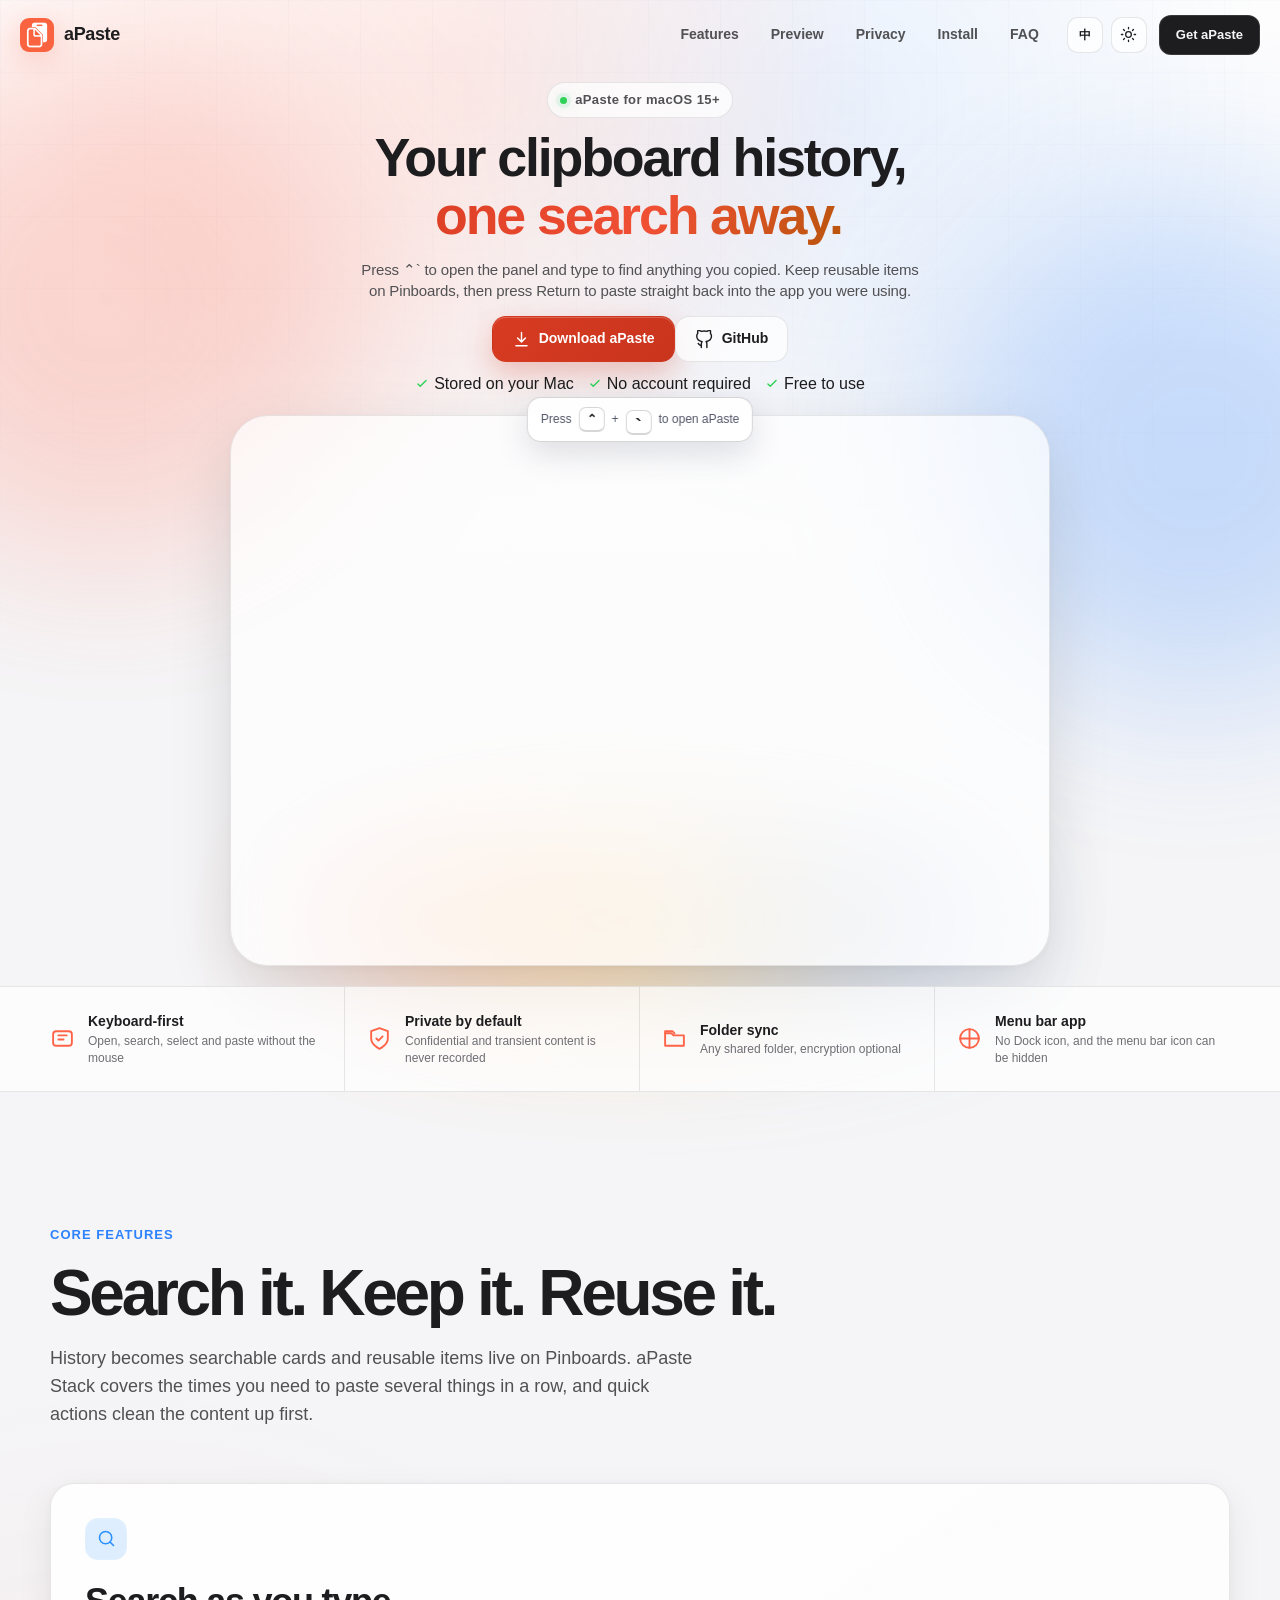
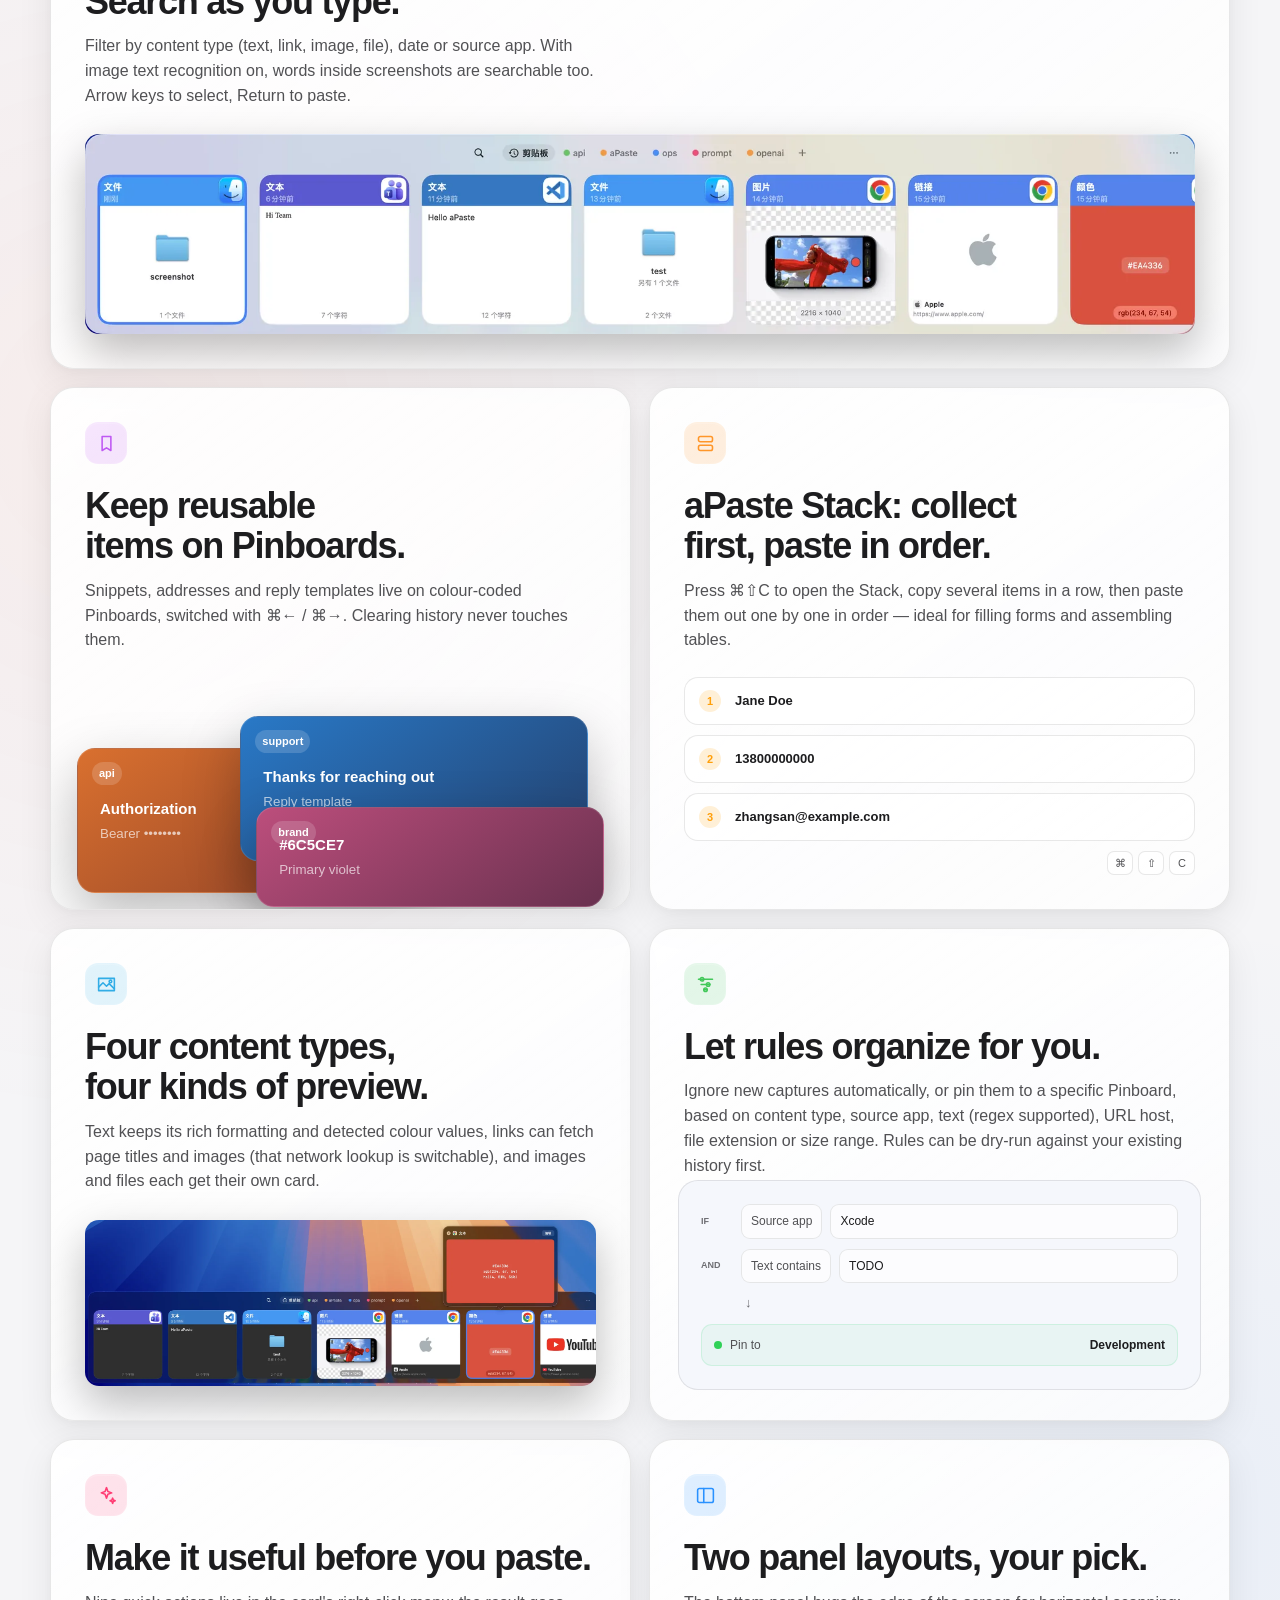
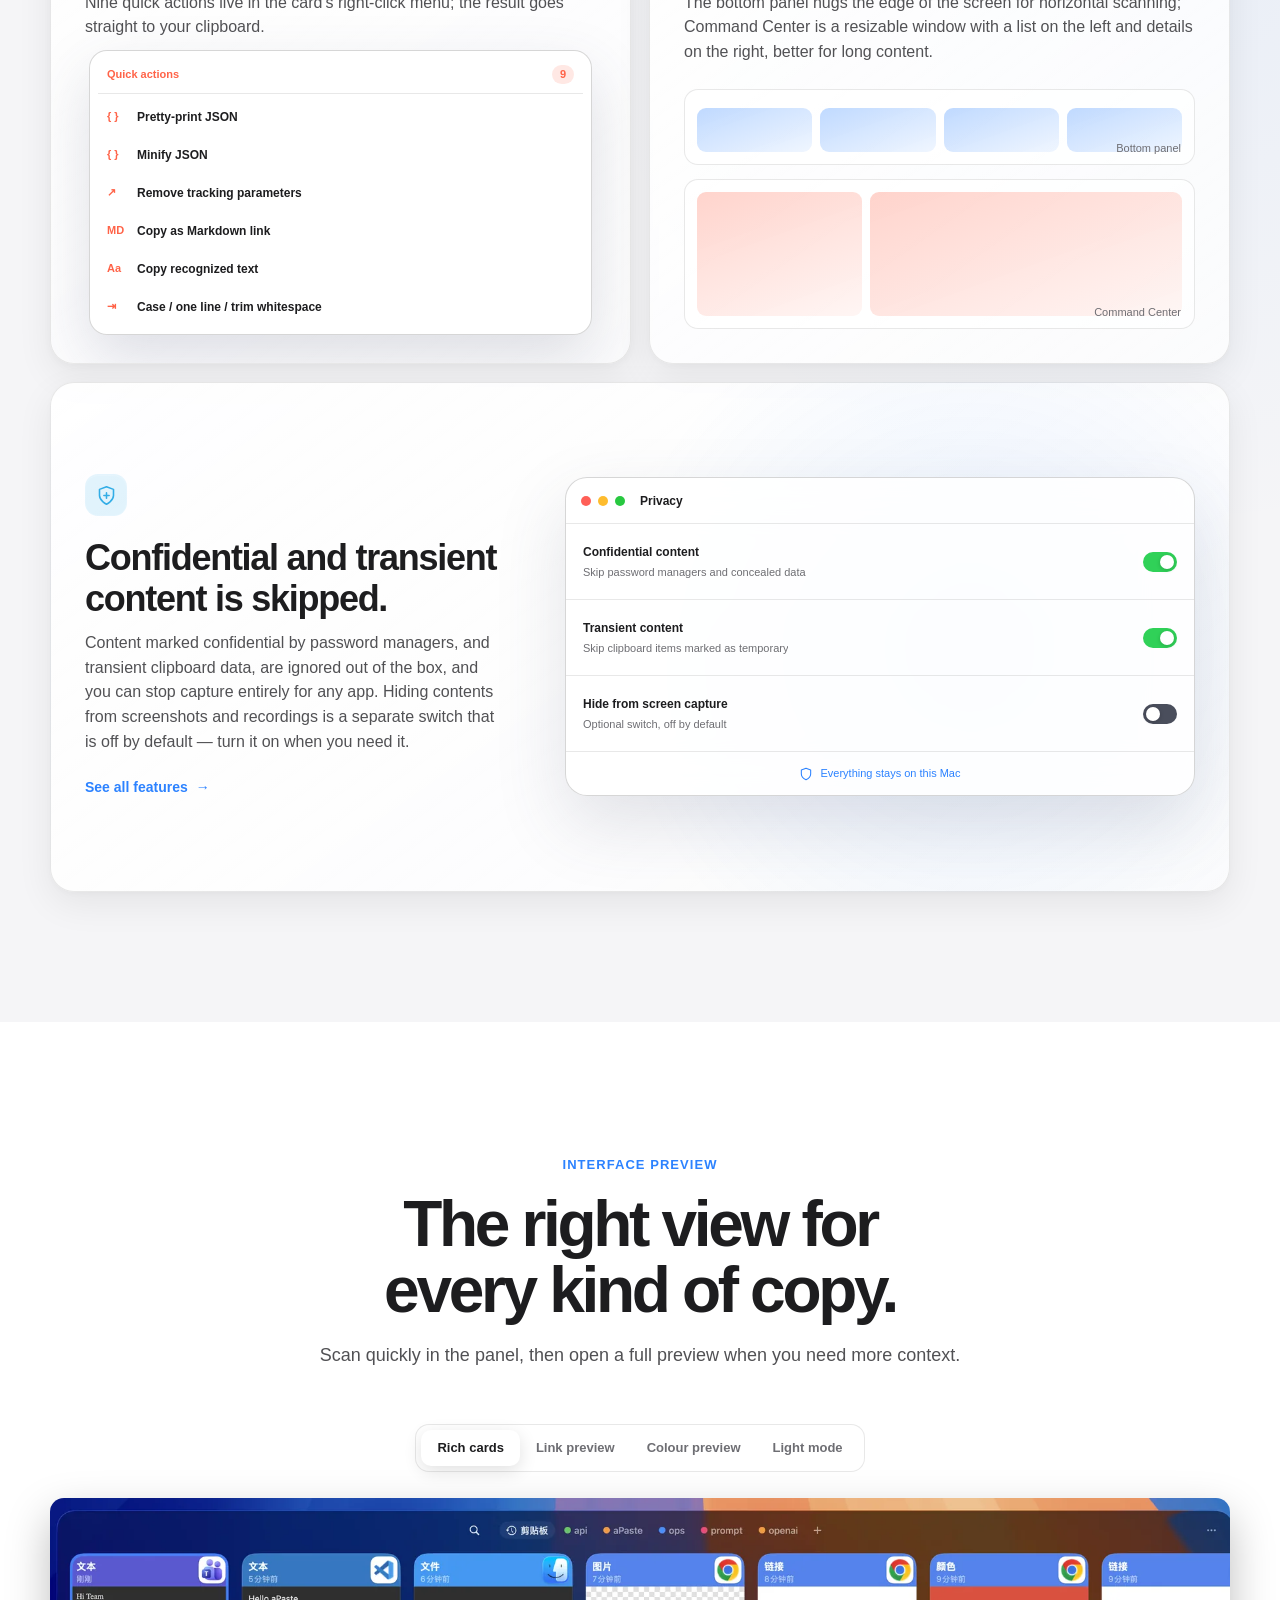
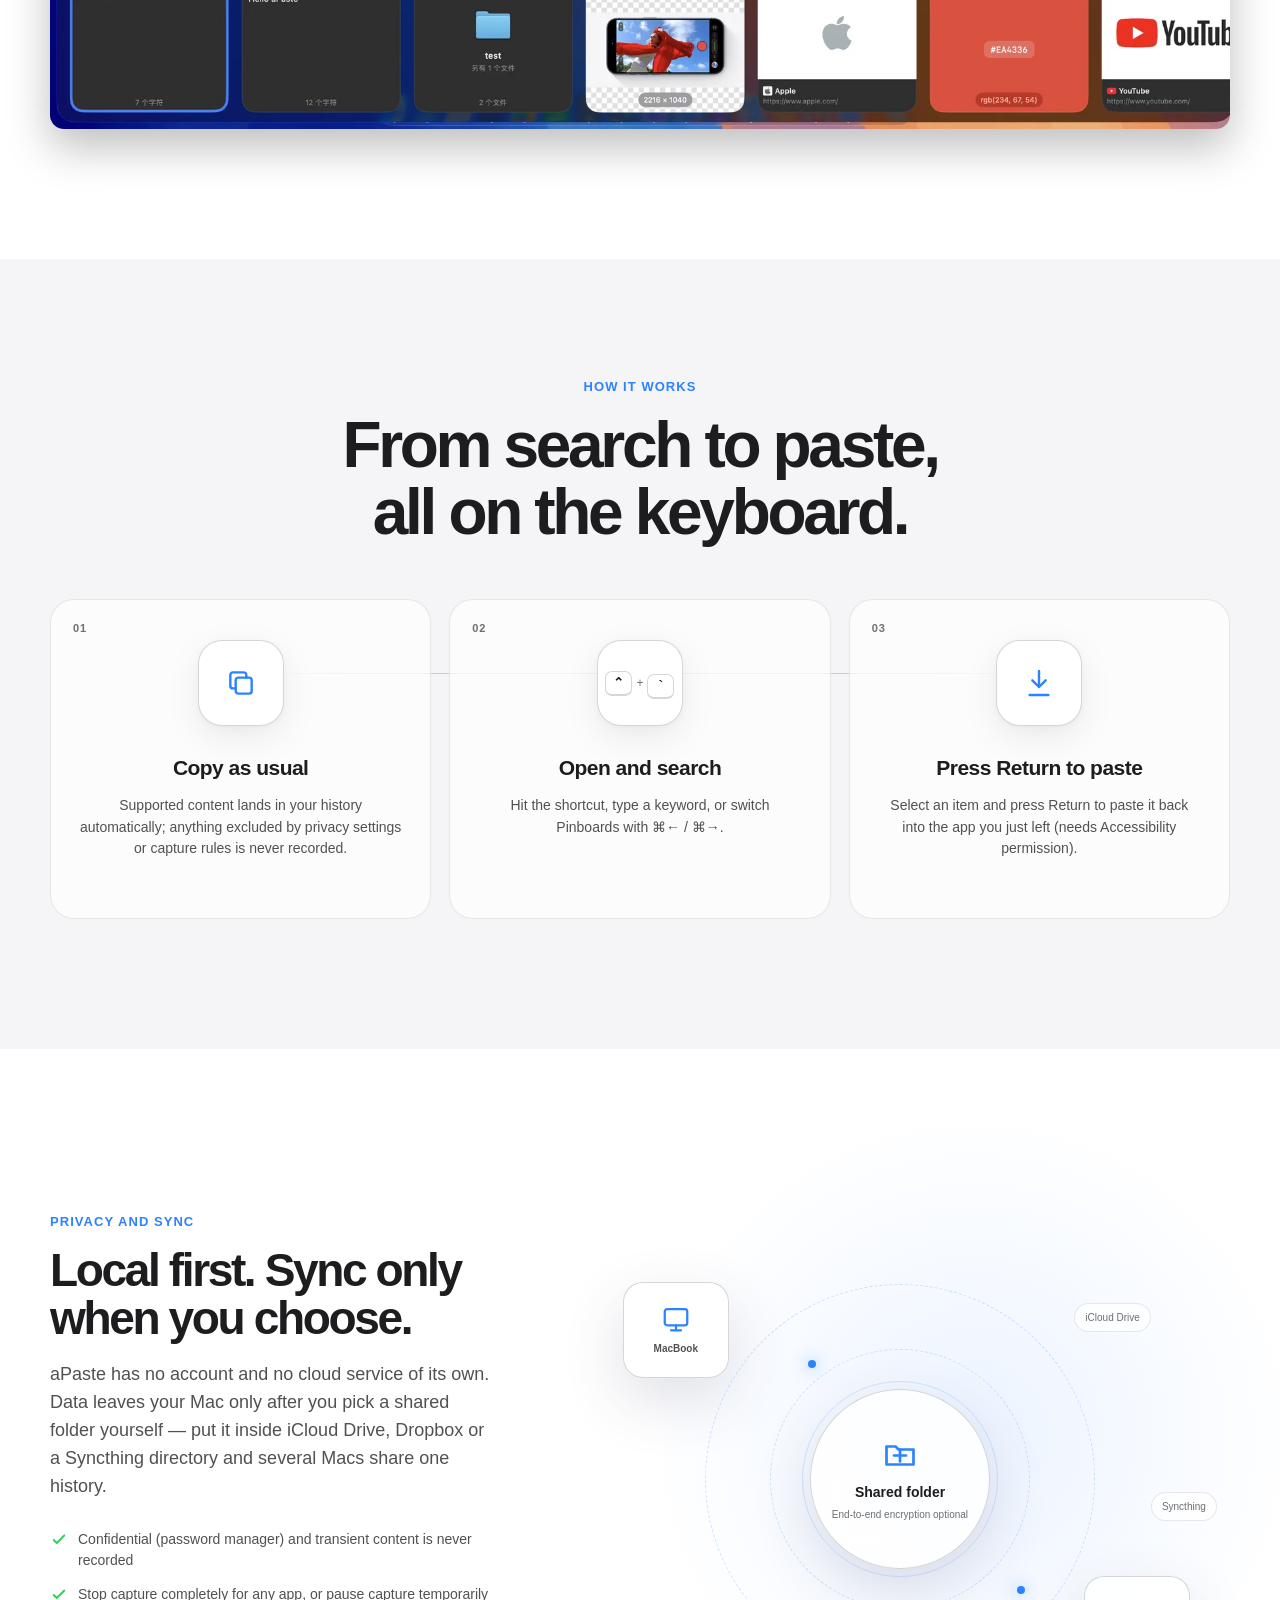
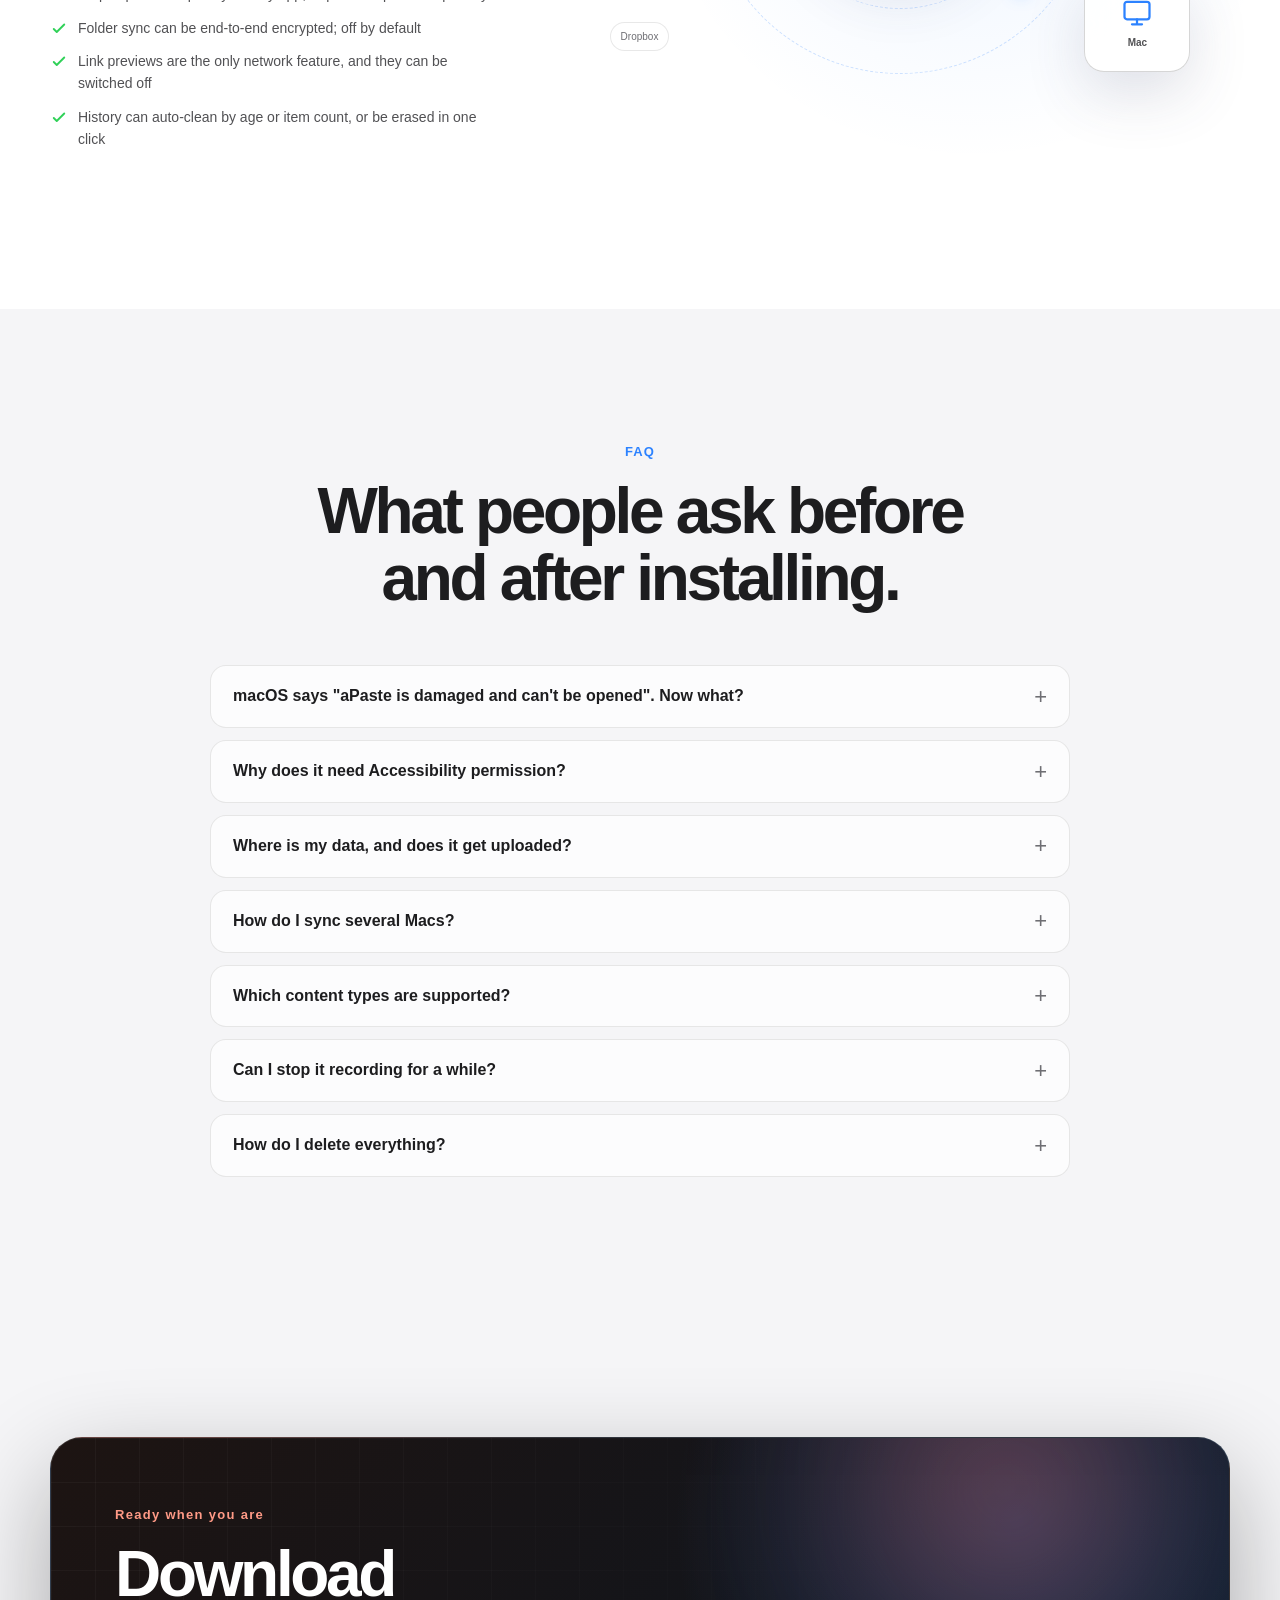
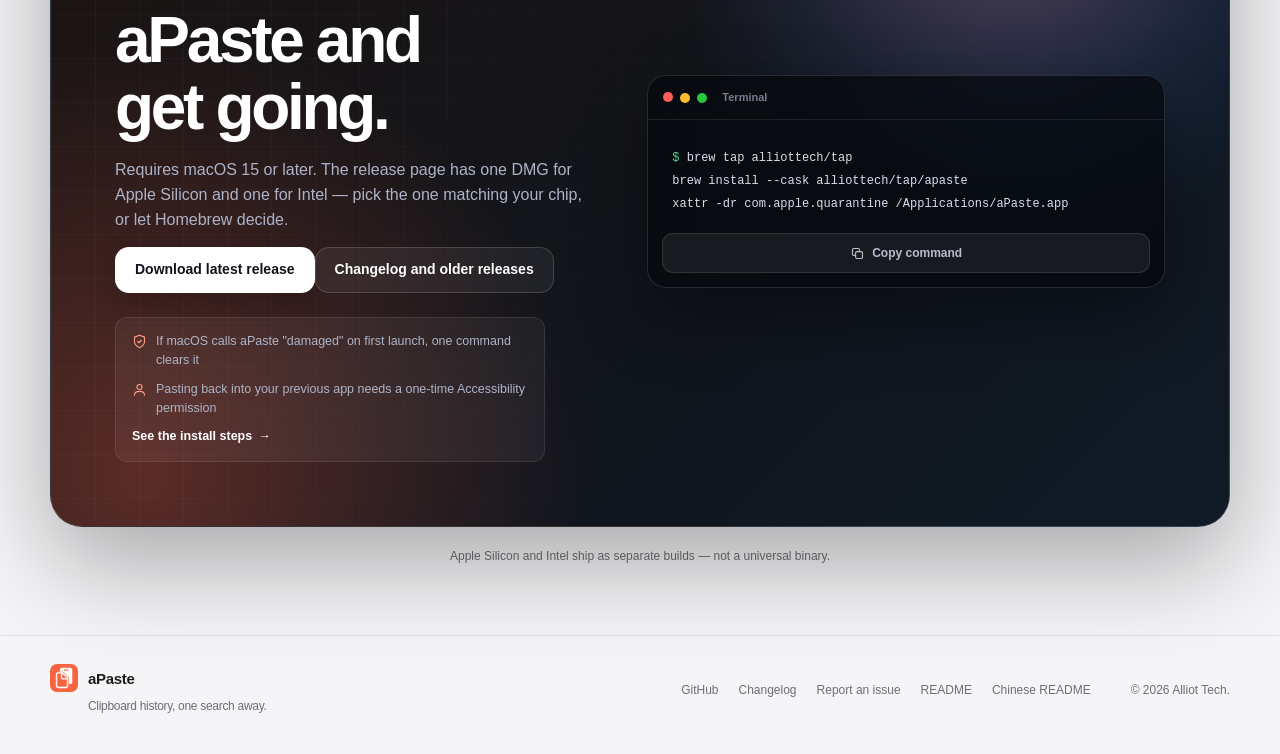
==== commit 992ed027: "feat(ui): optimize hero viewport, card micro-interactions, animations and navbar" ====
--- a/en/index.html
+++ b/en/index.html
@@ -124,7 +124,6 @@
         <a href="#privacy" data-i18n="navPrivacy">Privacy</a>
         <a href="install.html" data-i18n="navInstall">Install</a>
         <a href="#faq" data-i18n="navFaq">FAQ</a>
-        <a href="#download" data-i18n="navDownload">Download</a>
       </nav>
 
       <div class="nav-actions">
--- a/styles.css
+++ b/styles.css
@@ -37,12 +37,12 @@
   --text: #1d1d1f;
   --text-soft: #515154;
   --text-faint: #6e6e73;
-  --line: rgba(0, 0, 0, 0.08);
-  --line-strong: rgba(0, 0, 0, 0.14);
+  --line: rgba(0, 0, 0, 0.09);
+  --line-strong: rgba(0, 0, 0, 0.16);
   --hero-gradient: linear-gradient(110deg, #d83b22 0%, #f04f34 52%, #a95700 100%);
   --header: rgba(245, 245, 247, 0.76);
-  --shadow: 0 30px 80px rgba(0, 0, 0, 0.16);
-  --card-shadow: 0 18px 48px rgba(0, 0, 0, 0.09);
+  --shadow: 0 24px 64px rgba(0, 0, 0, 0.12), 0 2px 8px rgba(0, 0, 0, 0.04);
+  --card-shadow: 0 12px 36px rgba(0, 0, 0, 0.07), 0 2px 8px rgba(0, 0, 0, 0.03);
 }
 
 * {
@@ -265,9 +265,8 @@
 
 .hero {
   position: relative;
-  min-height: 100vh;
-  padding: 148px 0 68px;
-  overflow: hidden;
+  min-height: auto;
+  padding: 82px 0 20px;
   isolation: isolate;
 }
 
@@ -367,12 +366,12 @@
 }
 
 .hero h1 {
-  max-width: 940px;
-  margin: 28px 0 22px;
-  font-size: clamp(58px, 8.2vw, 112px);
+  max-width: 780px;
+  margin: 10px 0 10px;
+  font-size: clamp(36px, 4.2vw, 62px);
   font-weight: 760;
-  letter-spacing: -0.065em;
-  line-height: 0.95;
+  letter-spacing: -0.04em;
+  line-height: 1.08;
 }
 
 .hero h1 span {
@@ -389,12 +388,12 @@
 }
 
 .hero-copy {
-  max-width: 690px;
+  max-width: 560px;
   margin: 0;
   color: var(--text-soft);
-  font-size: clamp(18px, 2vw, 22px);
-  letter-spacing: -0.015em;
-  line-height: 1.55;
+  font-size: 15px;
+  letter-spacing: -0.01em;
+  line-height: 1.45;
 }
 
 .hero-actions,
@@ -402,22 +401,20 @@
   display: flex;
   align-items: center;
   justify-content: center;
-  gap: 12px;
-  margin-top: 32px;
+  margin-top: 14px;
 }
 
 .button {
   display: inline-flex;
-  min-height: 50px;
+  min-height: 46px;
   align-items: center;
   justify-content: center;
-  gap: 9px;
-  padding: 0 21px;
+  gap: 8px;
+  padding: 0 19px;
   border: 1px solid transparent;
-  border-radius: 15px;
-  font-size: 15px;
+  border-radius: 14px;
+  font-size: 14px;
   font-weight: 690;
-  transition: transform 180ms ease, box-shadow 180ms ease, background 180ms ease, border-color 180ms ease;
 }
 
 .button svg {
@@ -455,11 +452,8 @@
 .hero-meta {
   display: flex;
   flex-wrap: wrap;
-  justify-content: center;
-  gap: 18px;
-  margin-top: 25px;
-  color: var(--text-faint);
-  font-size: 13px;
+  gap: 14px;
+  margin-top: 10px;
 }
 
 .hero-meta > span {
@@ -474,10 +468,10 @@
   color: var(--accent-green);
   stroke-width: 2.4;
 }
-
 .hero-visual {
   position: relative;
-  margin-top: 62px;
+  max-width: 820px;
+  margin-top: 18px;
 }
 
 .hero-shortcut {
@@ -520,6 +514,25 @@
   color: var(--text);
   font-family: inherit;
   font-weight: 680;
+  transition: transform 140ms ease, box-shadow 140ms ease, background 140ms ease, color 140ms ease;
+}
+
+.hero-shortcut kbd.key-pressed {
+  transform: translateY(2px);
+  border-bottom-width: 1px;
+  background: var(--accent);
+  color: #fff;
+  box-shadow: 0 0 12px rgba(255, 99, 72, 0.45);
+}
+
+.product-stage.stage-wake {
+  animation: stagePulse 900ms cubic-bezier(0.2, 0.8, 0.25, 1);
+}
+
+@keyframes stagePulse {
+  0% { transform: scale(1); }
+  35% { transform: scale(1.012); box-shadow: 0 34px 96px rgba(255, 99, 72, 0.22); }
+  100% { transform: scale(1); }
 }
 
 .product-stage {
@@ -584,8 +597,12 @@
   gap: 13px;
   padding: 24px 22px;
   border-right: 1px solid var(--line);
-}
-
+  transition: transform 180ms ease, background 180ms ease;
+}
+
+.trust-item:hover {
+  background: var(--surface-strong);
+}
 .trust-item:first-child {
   padding-left: 0;
 }
@@ -685,15 +702,36 @@
   border-radius: var(--radius-md);
   background: linear-gradient(145deg, var(--surface-strong), var(--surface));
   box-shadow: var(--card-shadow);
+  transition: transform 240ms cubic-bezier(0.16, 1, 0.3, 1), border-color 240ms ease, box-shadow 240ms cubic-bezier(0.16, 1, 0.3, 1);
+}
+
+.bento-card:hover {
+  transform: translateY(-3px);
+  border-color: var(--line-strong);
+  box-shadow: 0 22px 60px rgba(0, 0, 0, 0.28);
+}
+
+html[data-theme="light"] .bento-card:hover {
+  box-shadow: 0 20px 52px rgba(0, 0, 0, 0.12), 0 3px 10px rgba(0, 0, 0, 0.04);
 }
 
 .bento-card::after {
   position: absolute;
   inset: 0;
   border-radius: inherit;
-  background: linear-gradient(130deg, rgba(255, 255, 255, 0.055), transparent 38%);
+  background: radial-gradient(400px circle at var(--mouse-x, -999px) var(--mouse-y, -999px), rgba(255, 255, 255, 0.08), transparent 80%);
   content: "";
   pointer-events: none;
+  opacity: 0;
+  transition: opacity 260ms ease;
+}
+
+.bento-card:hover::after {
+  opacity: 1;
+}
+
+html[data-theme="light"] .bento-card::after {
+  background: radial-gradient(400px circle at var(--mouse-x, -999px) var(--mouse-y, -999px), rgba(255, 99, 72, 0.07), transparent 80%);
 }
 
 .bento-wide {
@@ -1123,6 +1161,7 @@
 }
 
 .showcase-tabs {
+  position: relative;
   display: flex;
   width: fit-content;
   margin: 0 auto 26px;
@@ -1133,6 +1172,8 @@
 }
 
 .showcase-tab {
+  position: relative;
+  z-index: 2;
   padding: 8px 16px;
   border: 0;
   border-radius: 10px;
@@ -1141,7 +1182,12 @@
   cursor: pointer;
   font-size: 13px;
   font-weight: 620;
-  transition: background 180ms ease, color 180ms ease, box-shadow 180ms ease;
+  transition: color 200ms ease, background 200ms cubic-bezier(0.16, 1, 0.3, 1), box-shadow 200ms ease, transform 160ms ease;
+}
+
+.showcase-tab:hover:not(.active) {
+  color: var(--text);
+  background: var(--surface-strong);
 }
 
 .showcase-tab.active {
@@ -1149,7 +1195,6 @@
   box-shadow: 0 5px 18px rgba(0, 0, 0, 0.12);
   color: var(--text);
 }
-
 .showcase-frame img {
   display: block;
   width: 100%;
@@ -1194,8 +1239,18 @@
   border-radius: var(--radius-md);
   background: var(--surface);
   text-align: center;
-}
-
+  transition: transform 240ms cubic-bezier(0.16, 1, 0.3, 1), border-color 240ms ease, box-shadow 240ms cubic-bezier(0.16, 1, 0.3, 1);
+}
+
+.flow-step:hover {
+  transform: translateY(-3px);
+  border-color: var(--line-strong);
+  box-shadow: 0 18px 46px rgba(0, 0, 0, 0.22);
+}
+
+html[data-theme="light"] .flow-step:hover {
+  box-shadow: 0 16px 40px rgba(0, 0, 0, 0.08), 0 2px 8px rgba(0, 0, 0, 0.04);
+}
 .step-number {
   position: absolute;
   top: 20px;
@@ -1885,6 +1940,16 @@
   border: 1px solid var(--line);
   border-radius: var(--radius-sm);
   background: var(--surface);
+  transition: border-color 200ms ease, background 200ms ease, box-shadow 200ms ease;
+}
+
+.faq-item:hover {
+  border-color: var(--line-strong);
+  background: var(--surface-strong);
+}
+
+.faq-item[open] {
+  border-color: var(--line-strong);
 }
 
 .faq-item summary {
@@ -1897,6 +1962,7 @@
   font-size: 16px;
   font-weight: 650;
   list-style: none;
+  user-select: none;
 }
 
 .faq-item summary::-webkit-details-marker {
@@ -1904,14 +1970,19 @@
 }
 
 .faq-item summary::after {
+  display: inline-block;
   color: var(--text-faint);
   content: "+";
-  font-size: 21px;
-  font-weight: 400;
+  font-size: 22px;
+  font-weight: 300;
+  line-height: 1;
+  transition: transform 240ms cubic-bezier(0.16, 1, 0.3, 1), color 200ms ease;
 }
 
 .faq-item[open] summary::after {
-  content: "–";
+  content: "+";
+  transform: rotate(45deg);
+  color: var(--text);
 }
 
 .faq-item p {
@@ -1919,6 +1990,12 @@
   margin: 0 0 20px;
   color: var(--text-soft);
   font-size: 14px;
+  animation: faqFadeIn 240ms ease-out;
+}
+
+@keyframes faqFadeIn {
+  from { opacity: 0; transform: translateY(-4px); }
+  to { opacity: 1; transform: translateY(0); }
 }
 
 .download-note {
@@ -2033,7 +2110,7 @@
 }
 
 .reveal {
-  transition: opacity 700ms cubic-bezier(0.22, 1, 0.36, 1), transform 700ms cubic-bezier(0.22, 1, 0.36, 1);
+  transition: opacity 650ms cubic-bezier(0.22, 1, 0.36, 1), transform 650ms cubic-bezier(0.22, 1, 0.36, 1);
 }
 
 /* 入场隐藏仅在 JS 可用时生效：无 JS、爬虫或脚本加载失败时内容保持完整可见 */
@@ -2045,6 +2122,13 @@
 .reveal-late {
   transition-delay: 120ms;
 }
+
+/* 网格元素交错入场延迟 */
+.bento-grid > .reveal:nth-child(2) { transition-delay: 80ms; }
+.bento-grid > .reveal:nth-child(3) { transition-delay: 140ms; }
+.bento-grid > .reveal:nth-child(4) { transition-delay: 200ms; }
+.flow-grid > .reveal:nth-child(2) { transition-delay: 100ms; }
+.flow-grid > .reveal:nth-child(3) { transition-delay: 200ms; }
 
 .reveal.visible {
   opacity: 1;
